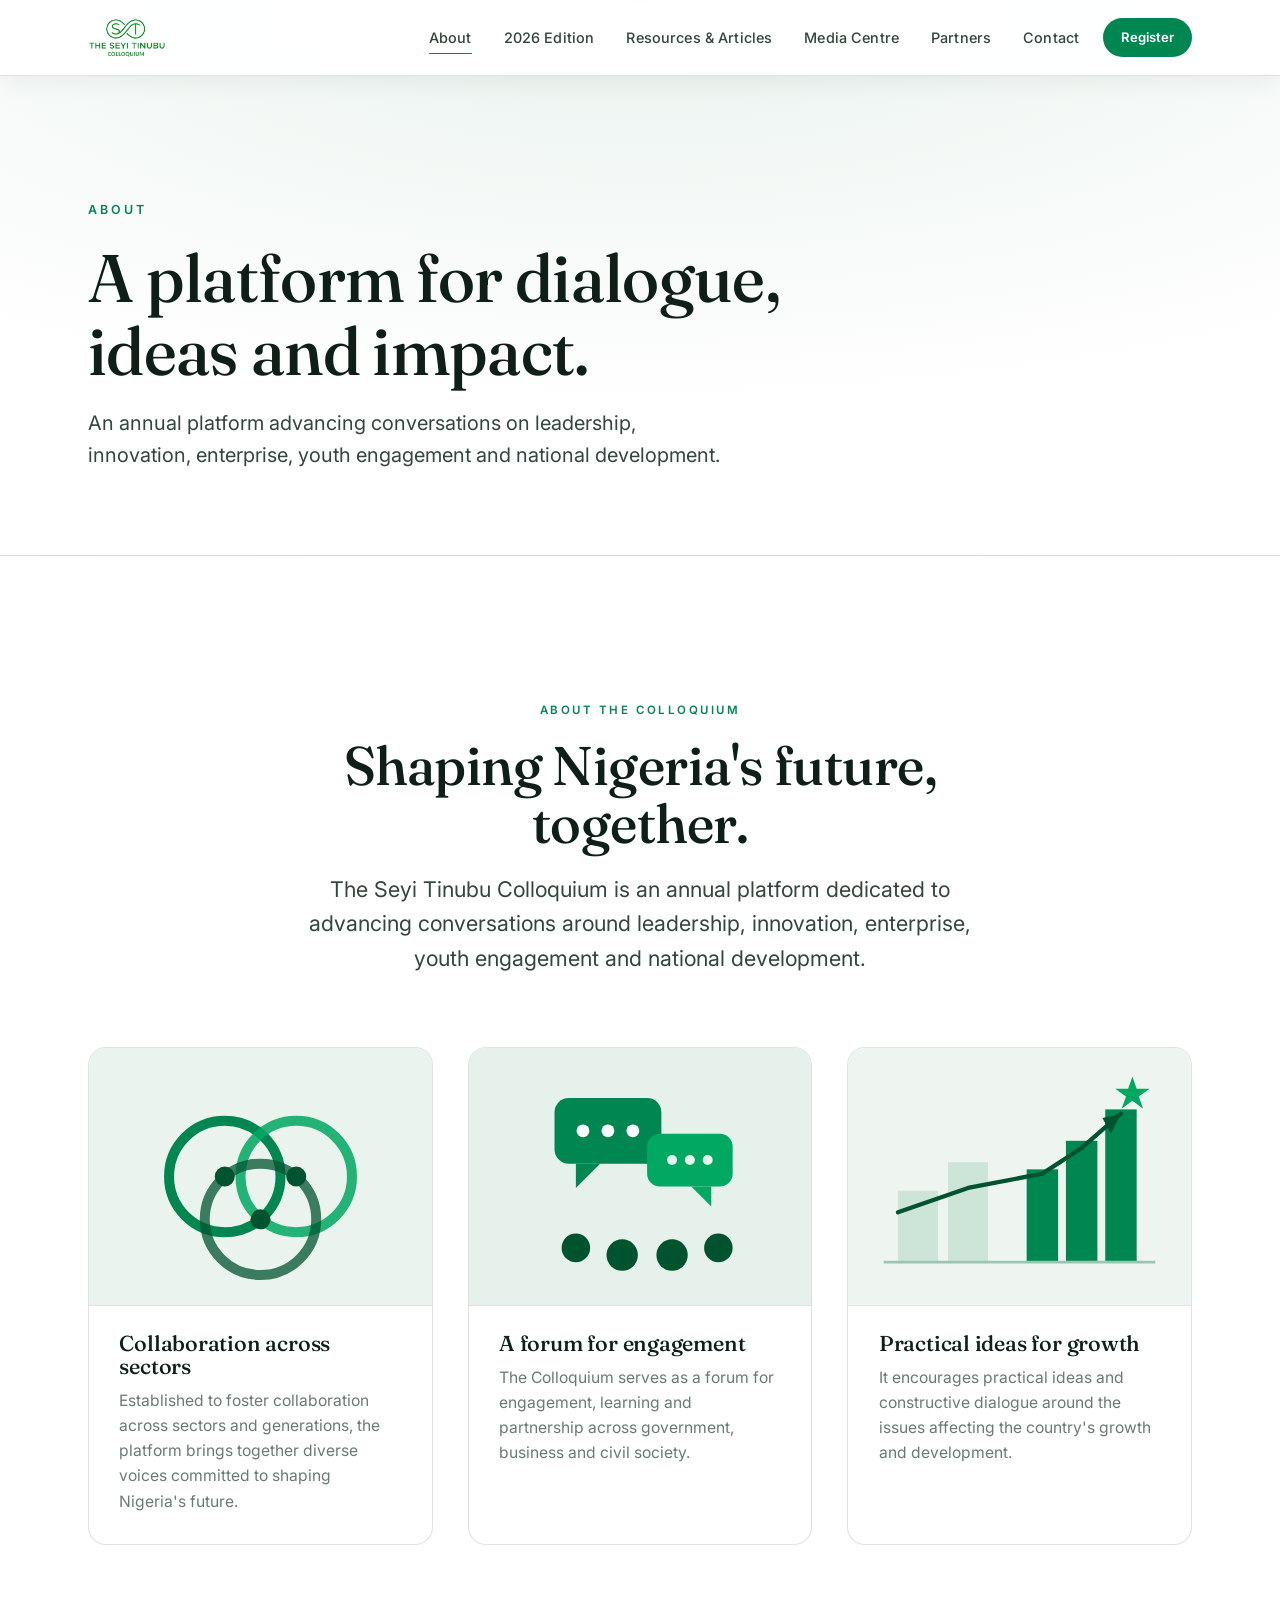
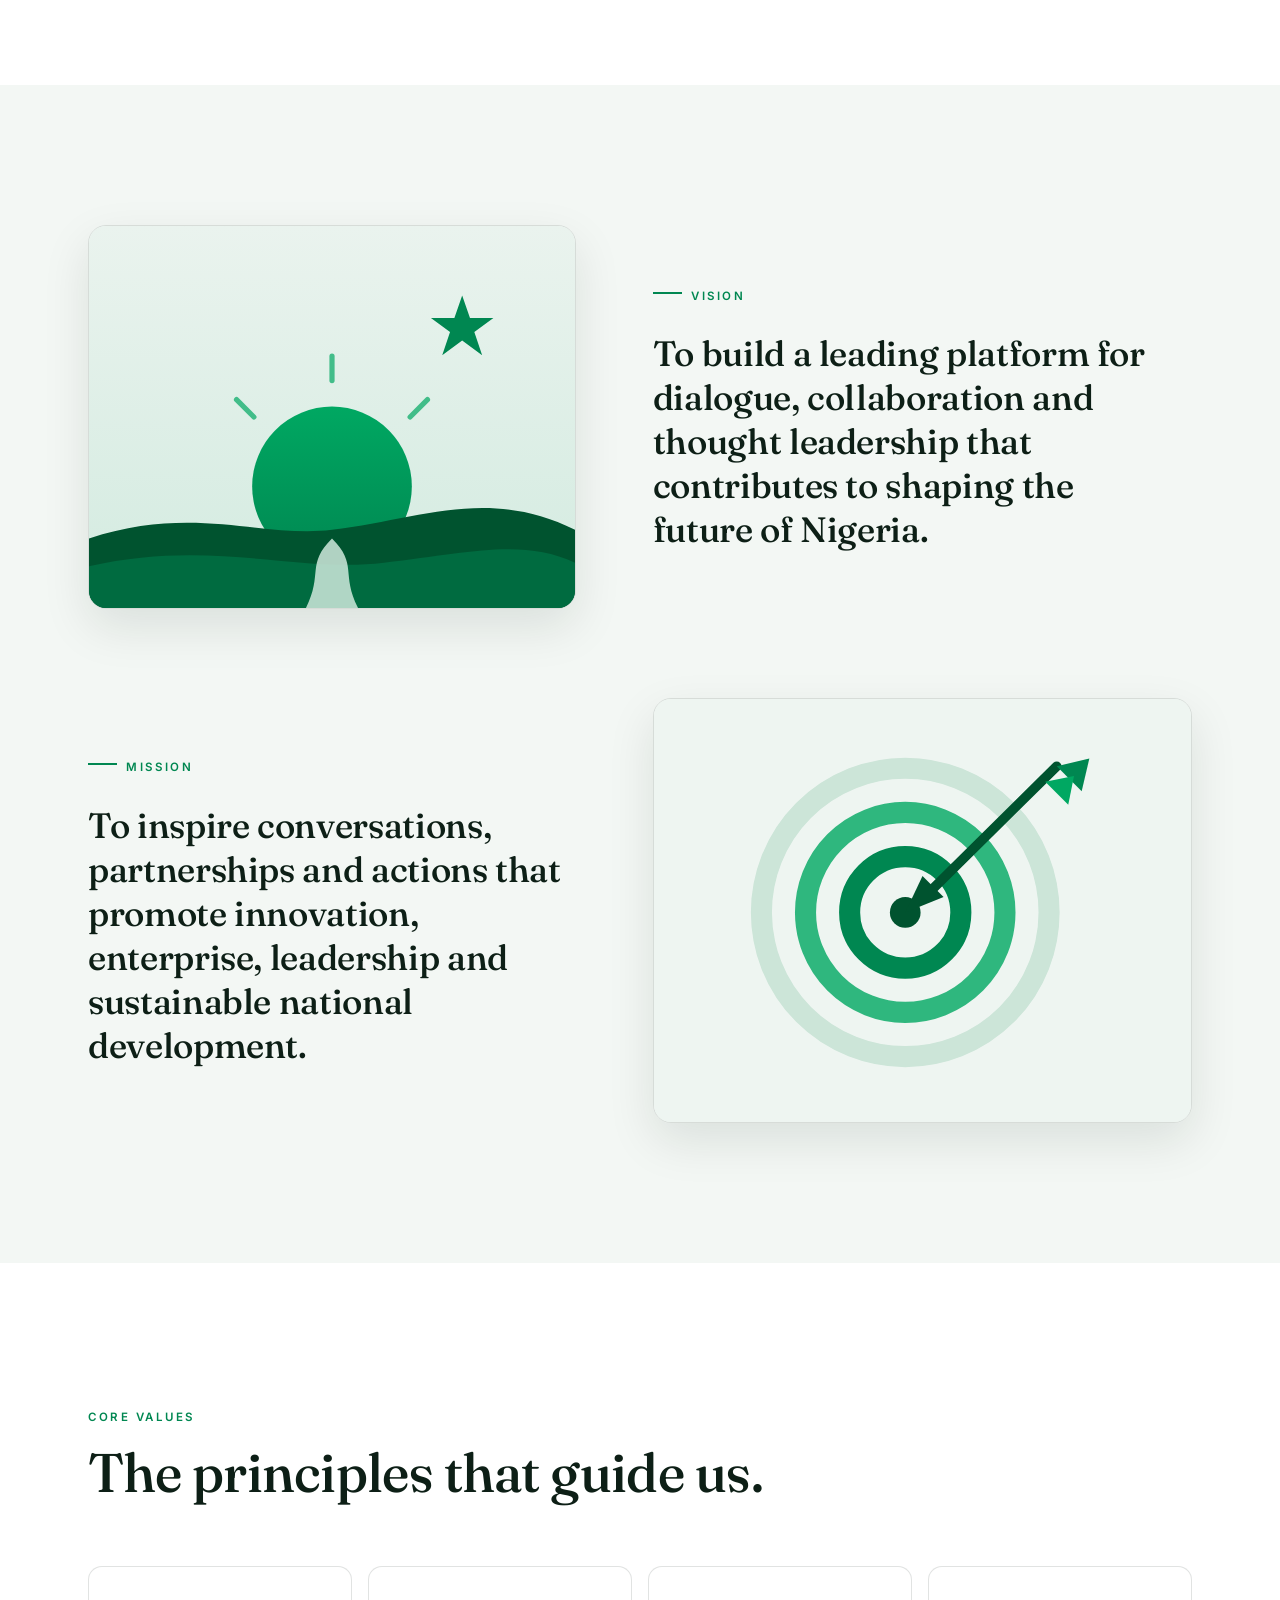
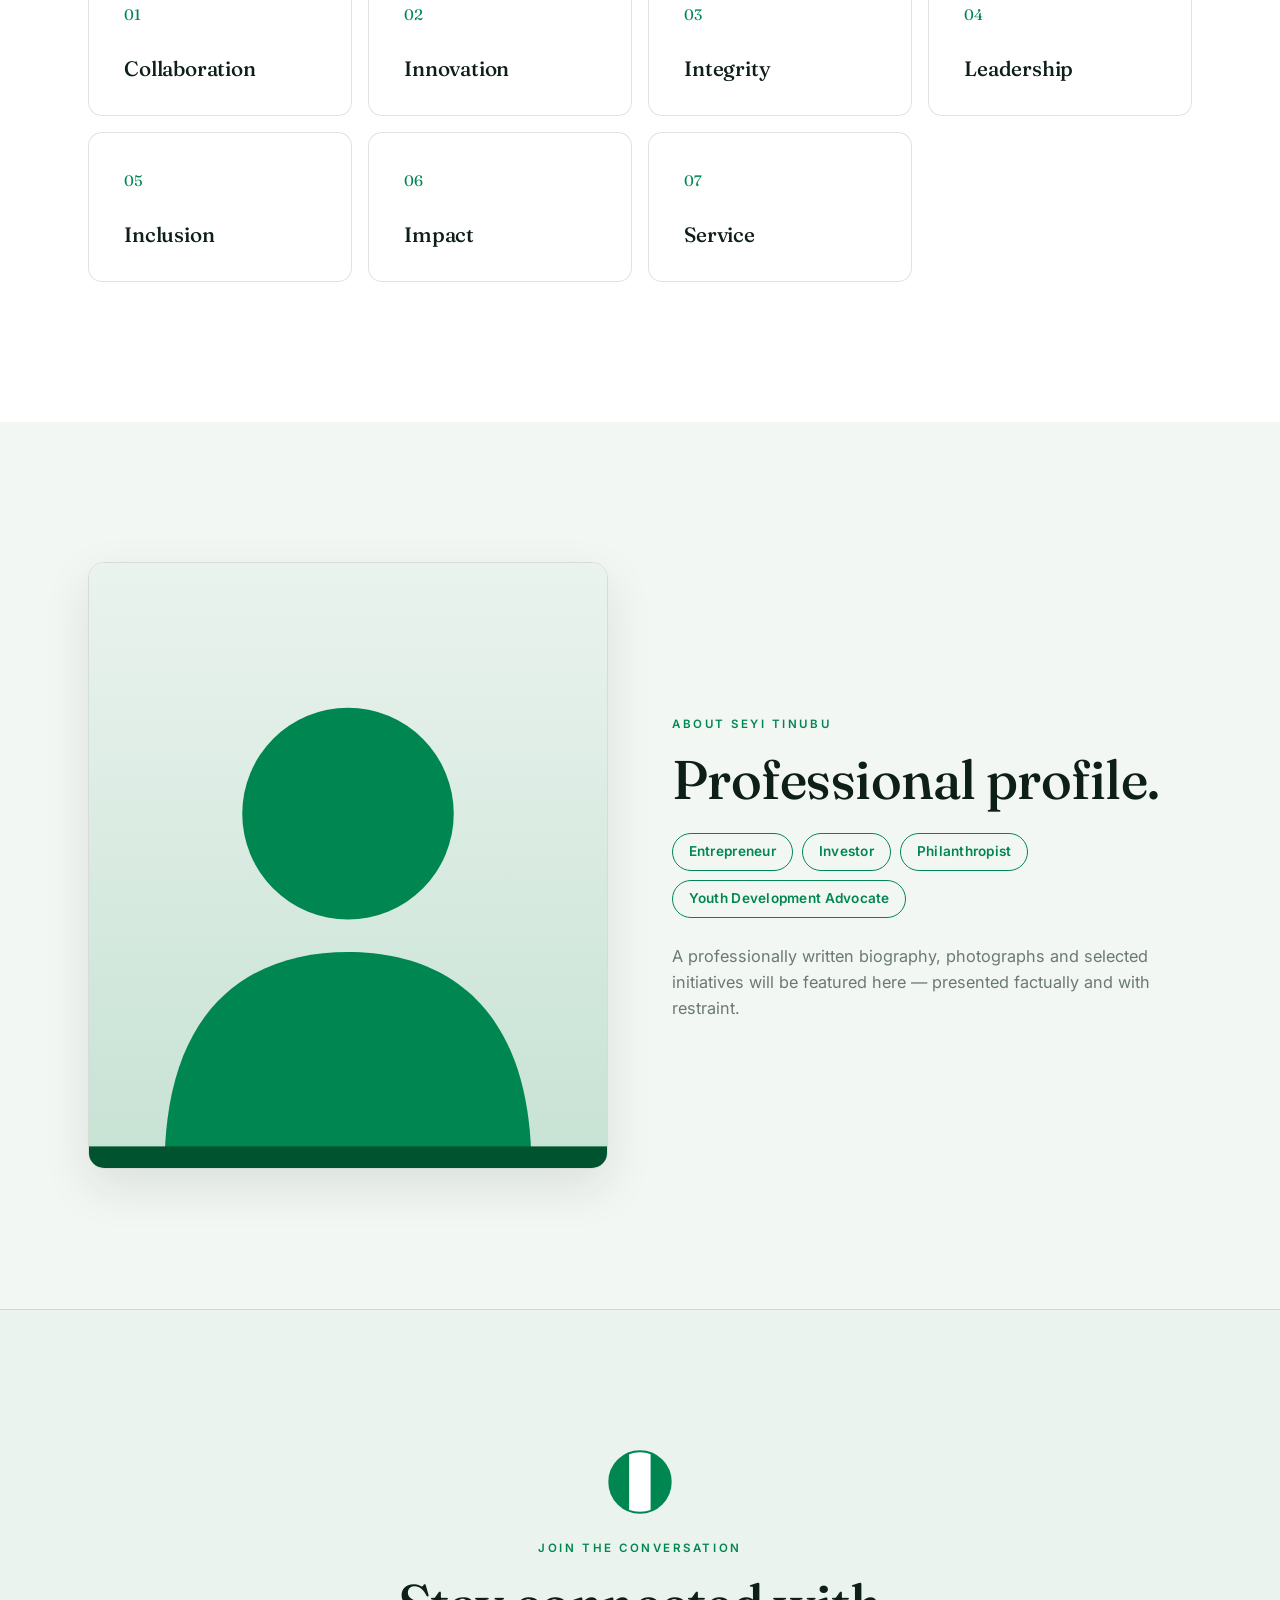
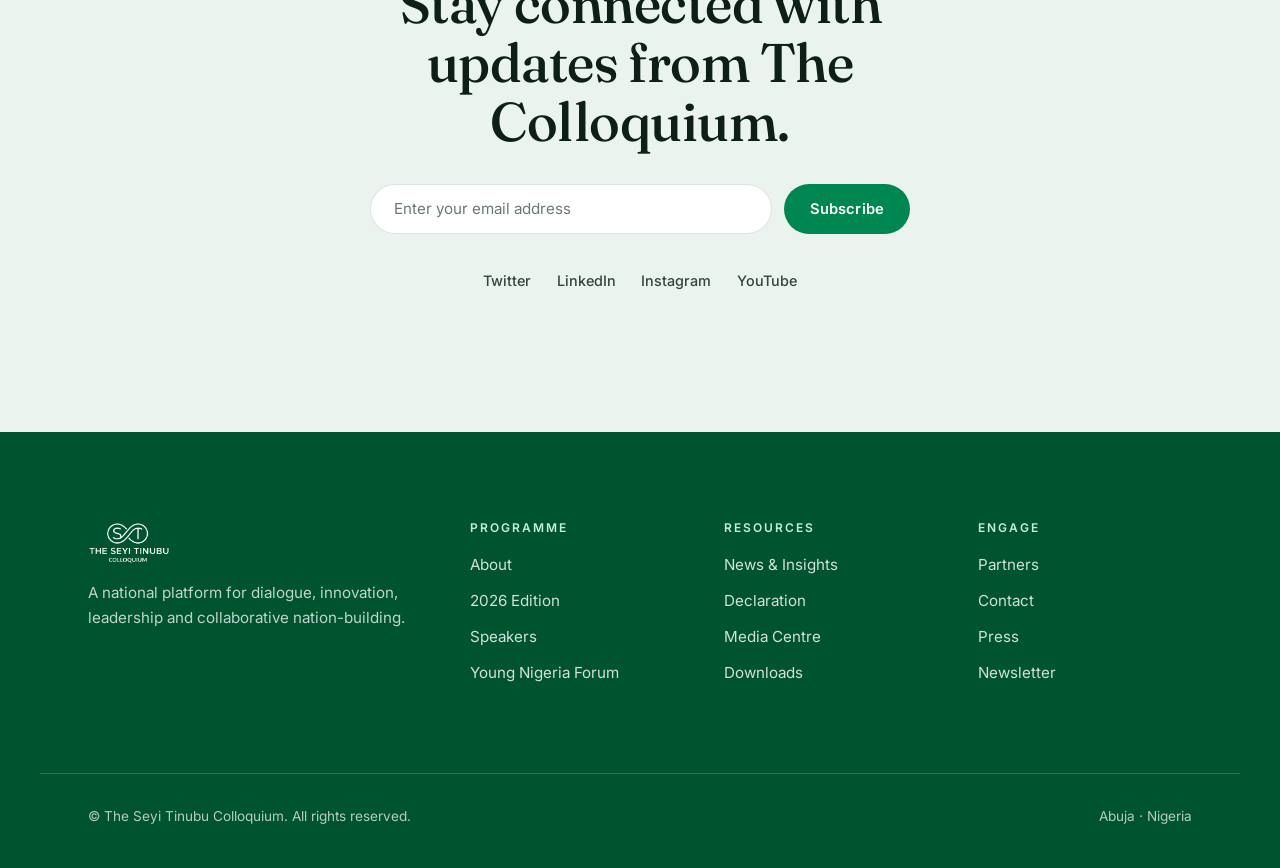
==== about.html @ de93c498 "first push" ====
<!DOCTYPE html>
<html lang="en">
<head>
  <meta charset="UTF-8" />
  <meta name="viewport" content="width=device-width, initial-scale=1.0" />
  <title>About — The Seyi Tinubu Colloquium</title>
  <meta name="description" content="About The Seyi Tinubu Colloquium — an annual platform for dialogue, innovation, leadership, enterprise and collaborative nation-building." />
  <link rel="preconnect" href="https://fonts.googleapis.com" />
  <link rel="preconnect" href="https://fonts.gstatic.com" crossorigin />
  <link href="https://fonts.googleapis.com/css2?family=Fraunces:opsz,wght@9..144,400;9..144,500;9..144,600;9..144,700&family=Inter:wght@300;400;500;600;700&display=swap" rel="stylesheet" />
  <link rel="stylesheet" href="styles.css" />
</head>
<body>

  <!-- ===== Header / Nav ===== -->
  <header class="site-header solid" id="siteHeader">
    <div class="container nav-inner">
      <a href="index.html" class="brand">
        <img class="brand-logo" src="assets/logo-trim.png" alt="The Seyi Tinubu Colloquium" />
      </a>

      <nav class="main-nav" id="mainNav">
        <a href="about.html" class="active">About</a>
        <a href="index.html#programme">2026 Edition</a>
        <a href="index.html#news">Resources &amp; Articles</a>
        <a href="index.html#">Media Centre</a>
        <a href="index.html#partners">Partners</a>
        <a href="index.html#register">Contact</a>
      </nav>

      <div class="nav-actions">
        <a href="index.html#register" class="btn btn-solid btn-sm">Register</a>
        <button class="nav-toggle" id="navToggle" aria-label="Toggle menu" aria-expanded="false">
          <span></span><span></span><span></span>
        </button>
      </div>
    </div>
  </header>

  <!-- ===== Page header ===== -->
  <section class="page-header">
    <div class="container">
      <p class="eyebrow reveal">About</p>
      <h1 class="page-title reveal">A platform for dialogue,<br />ideas and impact.</h1>
      <p class="page-lead reveal">An annual platform advancing conversations on leadership, innovation, enterprise, youth engagement and national development.</p>
    </div>
  </section>

  <!-- ===== About the Colloquium ===== -->
  <section class="section about-intro" id="about">
    <div class="container">
      <div class="about-intro-head reveal">
        <span class="kicker">About The Colloquium</span>
        <h2 class="section-title">Shaping Nigeria's future, together.</h2>
        <p class="about-lead">The Seyi Tinubu Colloquium is an annual platform dedicated to advancing conversations around leadership, innovation, enterprise, youth engagement and national development.</p>
      </div>

      <div class="about-cards">
        <article class="about-card reveal">
          <figure class="about-card-img"><img src="images/about-collaboration.svg" alt="Collaboration across sectors" loading="lazy" /></figure>
          <h3>Collaboration across sectors</h3>
          <p>Established to foster collaboration across sectors and generations, the platform brings together diverse voices committed to shaping Nigeria's future.</p>
        </article>
        <article class="about-card reveal">
          <figure class="about-card-img"><img src="images/about-engagement.svg" alt="Engagement, learning and partnership" loading="lazy" /></figure>
          <h3>A forum for engagement</h3>
          <p>The Colloquium serves as a forum for engagement, learning and partnership across government, business and civil society.</p>
        </article>
        <article class="about-card reveal">
          <figure class="about-card-img"><img src="images/about-growth.svg" alt="National growth and development" loading="lazy" /></figure>
          <h3>Practical ideas for growth</h3>
          <p>It encourages practical ideas and constructive dialogue around the issues affecting the country's growth and development.</p>
        </article>
      </div>
    </div>
  </section>

  <!-- ===== Vision & Mission ===== -->
  <section class="section vm">
    <div class="container">
      <div class="vm-split reveal">
        <figure class="vm-media"><img src="images/vision.svg" alt="Our vision" loading="lazy" /></figure>
        <div class="vm-text">
          <span class="kicker">Vision</span>
          <p class="vm-statement">To build a leading platform for dialogue, collaboration and thought leadership that contributes to shaping the future of Nigeria.</p>
        </div>
      </div>

      <div class="vm-split vm-split--rev reveal">
        <figure class="vm-media"><img src="images/mission.svg" alt="Our mission" loading="lazy" /></figure>
        <div class="vm-text">
          <span class="kicker">Mission</span>
          <p class="vm-statement">To inspire conversations, partnerships and actions that promote innovation, enterprise, leadership and sustainable national development.</p>
        </div>
      </div>
    </div>
  </section>

  <!-- ===== Core Values ===== -->
  <section class="section values">
    <div class="container">
      <div class="section-head reveal">
        <span class="kicker">Core Values</span>
        <h2 class="section-title">The principles that guide us.</h2>
      </div>
      <div class="value-grid">
        <div class="value-card reveal"><span class="value-num">01</span><h3>Collaboration</h3></div>
        <div class="value-card reveal"><span class="value-num">02</span><h3>Innovation</h3></div>
        <div class="value-card reveal"><span class="value-num">03</span><h3>Integrity</h3></div>
        <div class="value-card reveal"><span class="value-num">04</span><h3>Leadership</h3></div>
        <div class="value-card reveal"><span class="value-num">05</span><h3>Inclusion</h3></div>
        <div class="value-card reveal"><span class="value-num">06</span><h3>Impact</h3></div>
        <div class="value-card reveal"><span class="value-num">07</span><h3>Service</h3></div>
      </div>
    </div>
  </section>

  <!-- ===== About Seyi Tinubu ===== -->
  <section class="section profile" id="profile">
    <div class="container grid-2 grid-2--align">
      <figure class="section-media reveal">
        <img src="images/profile-seyi.svg" alt="Portrait of Seyi Tinubu — photograph to be added" loading="lazy" />
      </figure>
      <div class="profile-body reveal">
        <span class="kicker">About Seyi Tinubu</span>
        <h2 class="section-title">Professional profile.</h2>
        <div class="profile-tags">
          <span>Entrepreneur</span>
          <span>Investor</span>
          <span>Philanthropist</span>
          <span>Youth Development Advocate</span>
        </div>
        <p class="bio-note">A professionally written biography, photographs and selected initiatives will be featured here — presented factually and with restraint.</p>
      </div>
    </div>
  </section>

  <!-- ===== CTA ===== -->
  <section class="section subscribe" id="register">
    <div class="container subscribe-inner reveal">
      <figure class="subscribe-flag"><img src="images/subscribe-flag.svg" alt="Nigeria" /></figure>
      <span class="kicker">Join the Conversation</span>
      <h2 class="section-title">Stay connected with updates from The Colloquium.</h2>
      <form class="subscribe-form" id="subscribeForm">
        <input type="email" name="email" placeholder="Enter your email address" required />
        <button type="submit" class="btn btn-solid">Subscribe</button>
      </form>
      <p class="form-note" id="formNote" hidden>Thanks — you're on the list.</p>
      <div class="social-row">
        <a href="#">Twitter</a>
        <a href="#">LinkedIn</a>
        <a href="#">Instagram</a>
        <a href="#">YouTube</a>
      </div>
    </div>
  </section>

  <!-- ===== Footer ===== -->
  <footer class="site-footer">
    <div class="container footer-grid">
      <div class="footer-brand">
        <a href="index.html" class="brand">
          <img class="brand-logo" src="assets/logo-trim.png" alt="The Seyi Tinubu Colloquium" />
        </a>
        <p>A national platform for dialogue, innovation, leadership and collaborative nation-building.</p>
      </div>

      <div class="footer-col">
        <h5>Programme</h5>
        <ul>
          <li><a href="about.html">About</a></li>
          <li><a href="index.html#programme">2026 Edition</a></li>
          <li><a href="index.html#speakers">Speakers</a></li>
          <li><a href="index.html#forum">Young Nigeria Forum</a></li>
        </ul>
      </div>

      <div class="footer-col">
        <h5>Resources</h5>
        <ul>
          <li><a href="index.html#news">News &amp; Insights</a></li>
          <li><a href="index.html#">Declaration</a></li>
          <li><a href="index.html#">Media Centre</a></li>
          <li><a href="index.html#">Downloads</a></li>
        </ul>
      </div>

      <div class="footer-col">
        <h5>Engage</h5>
        <ul>
          <li><a href="index.html#partners">Partners</a></li>
          <li><a href="index.html#register">Contact</a></li>
          <li><a href="index.html#">Press</a></li>
          <li><a href="index.html#register">Newsletter</a></li>
        </ul>
      </div>
    </div>
    <div class="container footer-bottom">
      <span>© The Seyi Tinubu Colloquium. All rights reserved.</span>
      <span>Abuja · Nigeria</span>
    </div>
  </footer>

  <script src="script.js"></script>
</body>
</html>
---- styles.css ----
/* ============================================================
   The Seyi Tinubu Colloquium — styles (White + Nigeria Green)
   ============================================================ */

:root {
  --bg: #ffffff;
  --bg-soft: #f3f7f4;
  --surface: #ffffff;
  --ink: #0d1f16;
  --ink-soft: #34453b;
  --muted: #6b7a70;
  --line: rgba(13, 31, 22, 0.12);
  --green: #008751;          /* Nigeria green */
  --green-bright: #00a862;
  --green-deep: #00532f;
  --green-tint: #eaf3ee;
  --maxw: 1200px;
  --ease: cubic-bezier(0.22, 1, 0.36, 1);
}

* { margin: 0; padding: 0; box-sizing: border-box; }

html { scroll-behavior: smooth; }

body {
  font-family: 'Inter', system-ui, sans-serif;
  background: var(--bg);
  color: var(--ink);
  line-height: 1.6;
  -webkit-font-smoothing: antialiased;
  overflow-x: hidden;
}

img { max-width: 100%; display: block; }

.container {
  width: 100%;
  max-width: var(--maxw);
  margin: 0 auto;
  padding: 0 clamp(20px, 5vw, 48px);
}

h1, h2, h3, h4, h5 {
  font-family: 'Fraunces', Georgia, serif;
  font-weight: 500;
  line-height: 1.08;
  letter-spacing: -0.01em;
  color: var(--ink);
}

.section {
  padding: clamp(72px, 11vw, 140px) 0;
  position: relative;
}

.section-title {
  font-size: clamp(2rem, 4.4vw, 3.4rem);
  color: var(--ink);
}

.kicker {
  display: inline-block;
  font-family: 'Inter', sans-serif;
  font-size: 0.72rem;
  font-weight: 600;
  letter-spacing: 0.22em;
  text-transform: uppercase;
  color: var(--green);
  margin-bottom: 1.1rem;
}
.kicker--light { color: #bff0d6; }

.muted { color: var(--muted); }
.lead-narrow { max-width: 640px; margin-top: 1rem; }

/* ---------- Buttons ---------- */
.btn {
  display: inline-flex;
  align-items: center;
  gap: 0.55em;
  font-family: 'Inter', sans-serif;
  font-size: 0.92rem;
  font-weight: 600;
  letter-spacing: 0.01em;
  padding: 0.95em 1.7em;
  border-radius: 100px;
  text-decoration: none;
  border: 1px solid transparent;
  cursor: pointer;
  transition: transform 0.3s var(--ease), background 0.3s var(--ease), color 0.3s var(--ease), border-color 0.3s var(--ease);
}
.btn-sm { padding: 0.6em 1.25em; font-size: 0.82rem; }
.btn-solid { background: var(--green); color: #ffffff; }
.btn-solid:hover { background: var(--green-deep); transform: translateY(-2px); }
.btn-ghost { background: transparent; color: #ffffff; border-color: rgba(255,255,255,0.55); }
.btn-ghost:hover { border-color: #fff; background: rgba(255,255,255,0.12); }
.btn .arrow { transition: transform 0.3s var(--ease); }
.btn:hover .arrow { transform: translateX(4px); }

.text-link {
  display: inline-flex;
  align-items: center;
  color: var(--green);
  font-weight: 600;
  font-size: 0.95rem;
  text-decoration: none;
  letter-spacing: 0.01em;
  transition: color 0.25s var(--ease);
  white-space: nowrap;
}
.text-link:hover { color: var(--green-deep); }

/* ---------- Header ---------- */
.site-header {
  position: fixed;
  top: 0; left: 0; right: 0;
  z-index: 100;
  padding: 1.1rem 0;
  transition: background 0.4s var(--ease), padding 0.4s var(--ease), border-color 0.4s var(--ease), box-shadow 0.4s var(--ease);
  border-bottom: 1px solid transparent;
}
.site-header.scrolled {
  background: rgba(255, 255, 255, 0.9);
  backdrop-filter: blur(14px);
  -webkit-backdrop-filter: blur(14px);
  padding: 0.65rem 0;
  border-bottom-color: var(--line);
  box-shadow: 0 6px 24px rgba(13, 31, 22, 0.06);
}
.nav-inner { display: flex; align-items: center; justify-content: space-between; gap: 1.5rem; }

/* Over the hero video the brand/nav are light; once scrolled onto white they go dark */
.brand { display: flex; align-items: center; gap: 0.7rem; text-decoration: none; color: #ffffff; transition: color 0.4s var(--ease); }
.brand-mark {
  display: grid; place-items: center;
  width: 38px; height: 38px;
  border: 1px solid rgba(255,255,255,0.7);
  color: #ffffff;
  border-radius: 50%;
  font-family: 'Fraunces', serif;
  font-weight: 600;
  font-size: 0.95rem;
  letter-spacing: 0.02em;
  flex-shrink: 0;
  transition: color 0.4s var(--ease), border-color 0.4s var(--ease);
}
.brand-name { font-family: 'Fraunces', serif; font-size: 1.02rem; font-weight: 500; letter-spacing: 0.01em; }

/* Logo image */
.brand-logo { height: 46px; width: auto; display: block; transition: height 0.4s var(--ease), filter 0.4s var(--ease); }
/* Over the hero video the green logo is rendered white for contrast; on white it shows in brand green */
.site-header .brand-logo { filter: brightness(0) invert(1); }
.site-header.scrolled .brand-logo,
.site-header.solid .brand-logo { filter: none; height: 40px; }
/* Dark footer: render logo white */
.site-footer .brand-logo { height: 42px; filter: brightness(0) invert(1); }

.scrolled .brand { color: var(--ink); }
.scrolled .brand-mark { color: var(--green); border-color: var(--green); }

.main-nav { display: flex; gap: 2rem; margin-left: auto; }
.main-nav a {
  color: rgba(255,255,255,0.9);
  text-decoration: none;
  font-size: 0.9rem;
  font-weight: 500;
  letter-spacing: 0.01em;
  position: relative;
  transition: color 0.25s var(--ease);
}
.main-nav a::after {
  content: ''; position: absolute; left: 0; bottom: -5px;
  width: 0; height: 1px; background: var(--green);
  transition: width 0.3s var(--ease);
}
.main-nav a:hover { color: #fff; }
.main-nav a:hover::after { width: 100%; }
.scrolled .main-nav a { color: var(--ink-soft); }
.scrolled .main-nav a:hover { color: var(--green); }

.nav-actions { display: flex; align-items: center; gap: 1rem; }

.nav-toggle { display: none; background: none; border: none; cursor: pointer; flex-direction: column; gap: 5px; padding: 6px; }
.nav-toggle span { width: 24px; height: 2px; background: #ffffff; transition: transform 0.3s var(--ease), opacity 0.3s var(--ease), background 0.3s var(--ease); }
.scrolled .nav-toggle span { background: var(--ink); }
.nav-toggle.open span { background: var(--ink); }
.nav-toggle.open span:nth-child(1) { transform: translateY(7px) rotate(45deg); }
.nav-toggle.open span:nth-child(2) { opacity: 0; }
.nav-toggle.open span:nth-child(3) { transform: translateY(-7px) rotate(-45deg); }

/* ---------- Hero ---------- */
.hero {
  position: relative;
  min-height: 100vh;
  display: flex;
  flex-direction: column;
  justify-content: flex-end;
  padding-bottom: clamp(36px, 6vw, 70px);
  overflow: hidden;
  color: #ffffff;
}
.hero-media { position: absolute; inset: 0; z-index: 0; }
.hero-media iframe {
  position: absolute;
  top: 50%; left: 50%;
  width: 100vw; height: 56.25vw;          /* 16:9 */
  min-height: 100vh; min-width: 177.77vh;  /* cover */
  transform: translate(-50%, -50%);
  pointer-events: none;
  border: 0;
}
.hero-overlay {
  position: absolute; inset: 0; z-index: 1;
  background:
    linear-gradient(180deg, rgba(0,60,34,0.45) 0%, rgba(0,40,22,0.35) 35%, rgba(0,45,26,0.9) 100%),
    radial-gradient(120% 80% at 50% 0%, rgba(0,40,22,0.15), rgba(0,40,22,0.6));
}
.hero-content { position: relative; z-index: 2; max-width: 880px; margin-top:130px;}
.eyebrow {
  font-size: 0.78rem; font-weight: 600; letter-spacing: 0.24em; text-transform: uppercase;
  color: #bff0d6; margin-bottom: 1.4rem;
}
.hero-title {
  font-size: clamp(2.8rem, 8vw, 6rem);
  font-weight: 500;
  letter-spacing: -0.02em;
  margin-bottom: 1.6rem;
  color: #ffffff;
}
.hero-lead {
  font-size: clamp(1.05rem, 1.8vw, 1.3rem);
  color: rgba(255,255,255,0.92);
  max-width: 580px;
  margin-bottom: 2.2rem;
}
.hero-cta { display: flex; flex-wrap: wrap; gap: 1rem; }

.hero-meta {
  position: relative; z-index: 2;
  display: flex; gap: clamp(2rem, 6vw, 5rem);
  margin-top: clamp(2.5rem, 6vw, 4.5rem);
  padding-top: 1.6rem;
  border-top: 1px solid rgba(255,255,255,0.25);
}
.hero-meta-item { display: flex; flex-direction: column; gap: 0.3rem; }
.meta-label { font-size: 0.72rem; letter-spacing: 0.18em; text-transform: uppercase; color: rgba(255,255,255,0.7); }
.meta-value { font-family: 'Fraunces', serif; font-size: 1.05rem; color: #ffffff; }

/* ---------- Grid helpers ---------- */
.grid-2 {
  display: grid;
  grid-template-columns: 1fr 1fr;
  gap: clamp(2rem, 5vw, 5rem);
}
.grid-2--align { align-items: center; }

/* ---------- Media frames ---------- */
.section-media { margin: 0; }
.section-media img {
  width: 100%; height: auto; display: block;
  border-radius: 16px;
  border: 1px solid var(--line);
  box-shadow: 0 18px 48px rgba(13, 31, 22, 0.10);
}
.declaration .section-media img { border-color: rgba(255,255,255,0.4); box-shadow: 0 18px 48px rgba(0,0,0,0.18); }

.banner {
  margin: 0 0 clamp(2.2rem, 4vw, 3.2rem);
  border-radius: 16px;
  overflow: hidden;
  border: 1px solid var(--line);
}
.banner img { width: 100%; height: auto; display: block; }

.partners-flag {
  margin: 0 0 clamp(1.8rem, 3vw, 2.6rem);
  border-radius: 12px;
  overflow: hidden;
  box-shadow: 0 10px 30px rgba(13, 31, 22, 0.08);
}
.partners-flag img { width: 100%; height: auto; display: block; }

.subscribe-flag { width: 64px; margin: 0 auto 1.3rem; }
.subscribe-flag img { width: 100%; height: auto; display: block; }

/* ---------- About ---------- */
.about { background: var(--bg); }
.about-right p { color: var(--ink-soft); margin-bottom: 1.2rem; font-size: 1.05rem; }
.about-right .text-link { margin-top: 0.5rem; }

/* ---------- 2026 Edition ---------- */
.edition { background: var(--bg-soft); }
.edition-left p { margin: 1.4rem 0 1.6rem; font-size: 1.05rem; color: var(--ink-soft); }
.stat-grid { display: grid; grid-template-columns: 1fr 1fr; gap: 1px; background: var(--line); border: 1px solid var(--line); border-radius: 14px; overflow: hidden; }
.stat-grid--wide { grid-template-columns: repeat(4, 1fr); margin-top: clamp(2.2rem, 5vw, 4rem); }
.stat-card { background: var(--surface); padding: 1.6rem 1.5rem; display: flex; flex-direction: column; gap: 0.5rem; min-height: 130px; }
.stat-label { font-size: 0.72rem; letter-spacing: 0.16em; text-transform: uppercase; color: var(--green); }
.stat-value { font-family: 'Fraunces', serif; font-size: 1.25rem; color: var(--ink); line-height: 1.25; }

/* ---------- Section head ---------- */
.section-head { max-width: 760px; margin-bottom: clamp(2.5rem, 5vw, 4rem); }
.row-head { display: flex; align-items: flex-end; justify-content: space-between; gap: 2rem; max-width: 100%; }

/* ---------- Pillars ---------- */
.pillars { background: var(--bg); }
.pillar-grid { display: grid; grid-template-columns: repeat(3, 1fr); gap: 1px; background: var(--line); border: 1px solid var(--line); border-radius: 16px; overflow: hidden; }
.pillar {
  background: var(--surface);
  padding: clamp(1.8rem, 3vw, 2.6rem);
  min-height: 230px;
  display: flex; flex-direction: column;
  transition: background 0.4s var(--ease);
}
.pillar:hover { background: var(--green-tint); }
.pillar-num { font-family: 'Fraunces', serif; font-size: 1rem; color: var(--green); margin-bottom: auto; }
.pillar h3 { font-size: 1.3rem; margin: 1.6rem 0 0.7rem; color: var(--ink); }
.pillar p { color: var(--muted); font-size: 0.97rem; }

/* ---------- Speakers ---------- */
.speakers { background: var(--bg-soft); }
.speaker-grid { display: grid; grid-template-columns: repeat(4, 1fr); gap: 1.6rem; }
.speaker-card { display: flex; flex-direction: column; }
.speaker-photo {
  aspect-ratio: 3 / 4;
  border-radius: 12px;
  margin-bottom: 1.1rem;
  background: var(--green-tint);
  border: 1px solid var(--line);
  position: relative;
  overflow: hidden;
}
.speaker-photo img { width: 100%; height: 100%; object-fit: cover; display: block; }
.speaker-card h4 { font-size: 1.15rem; color: var(--ink); margin-bottom: 0.25rem; }
.speaker-role { font-size: 0.85rem; color: var(--green); letter-spacing: 0.04em; }

/* ---------- Forum ---------- */
.forum { background: var(--bg); }
.forum-left p { margin: 1.4rem 0 1.6rem; font-size: 1.05rem; color: var(--ink-soft); }
.forum-right { display: grid; grid-template-columns: 1fr 1fr; gap: 1.2rem; align-items: start; }
.forum-img {
  margin: 0;
  border-radius: 14px;
  aspect-ratio: 4 / 5;
  background: var(--green-tint);
  border: 1px solid var(--line);
  overflow: hidden;
}
.forum-img img { width: 100%; height: 100%; object-fit: cover; display: block; }
.forum-img--tall { aspect-ratio: 3 / 5; margin-top: 2.4rem; }

/* ---------- Declaration ---------- */
.declaration {
  background: linear-gradient(135deg, var(--green-deep), var(--green) 70%, var(--green-bright));
  color: #ffffff;
}
.declaration .section-title { color: #ffffff; }
.declaration-inner { max-width: 760px; }
.declaration-inner p { color: rgba(255,255,255,0.92); font-size: 1.1rem; margin: 1.3rem 0 2rem; }
.declaration .btn-solid { background: #ffffff; color: var(--green-deep); }
.declaration .btn-solid:hover { background: #eaf3ee; }

/* ---------- Partners ---------- */
.partners { background: var(--bg); padding-top: clamp(48px, 7vw, 80px); padding-bottom: clamp(48px, 7vw, 80px); }
.partner-row {
  display: flex; flex-wrap: wrap; align-items: center;
  gap: clamp(1.5rem, 5vw, 4rem);
  padding-top: 0.5rem;
}
.partner-row span {
  font-family: 'Fraunces', serif;
  font-size: clamp(1.05rem, 2vw, 1.45rem);
  color: var(--muted);
  transition: color 0.3s var(--ease);
}
.partner-row span:hover { color: var(--green); }

/* ---------- News ---------- */
.news { background: var(--bg-soft); }
.news-grid { display: grid; grid-template-columns: repeat(3, 1fr); gap: 2rem; }
.news-card .news-img {
  aspect-ratio: 16 / 10;
  border-radius: 12px;
  margin-bottom: 1.3rem;
  background: var(--green-tint);
  border: 1px solid var(--line);
  overflow: hidden;
  transition: transform 0.45s var(--ease);
}
.news-card .news-img img { width: 100%; height: 100%; object-fit: cover; display: block; }
.news-card:hover .news-img { transform: translateY(-4px); }
.tag {
  display: inline-block;
  font-size: 0.72rem; font-weight: 600; letter-spacing: 0.14em; text-transform: uppercase;
  color: var(--green); margin-bottom: 0.7rem;
}
.news-card h3 { font-size: 1.35rem; color: var(--ink); margin-bottom: 0.6rem; }
.news-card p { color: var(--muted); font-size: 0.97rem; }

/* ---------- Subscribe ---------- */
.subscribe {
  background: var(--green-tint);
  border-top: 1px solid var(--line);
  text-align: center;
}
.subscribe-inner { max-width: 720px; margin: 0 auto; }
.subscribe-form {
  display: flex; gap: 0.7rem; flex-wrap: wrap; justify-content: center;
  margin: 2rem auto 1rem; max-width: 540px;
}
.subscribe-form input {
  flex: 1; min-width: 240px;
  background: #ffffff;
  border: 1px solid var(--line);
  border-radius: 100px;
  padding: 0.95em 1.5em;
  color: var(--ink);
  font-family: inherit; font-size: 0.95rem;
  transition: border-color 0.3s var(--ease);
}
.subscribe-form input:focus { outline: none; border-color: var(--green); }
.subscribe-form input::placeholder { color: var(--muted); }
.form-note { color: var(--green-deep); font-weight: 600; font-size: 0.95rem; margin-top: 0.5rem; }
.social-row { display: flex; gap: 1.6rem; justify-content: center; margin-top: 2.2rem; }
.social-row a { color: var(--ink-soft); text-decoration: none; font-size: 0.9rem; font-weight: 500; transition: color 0.25s var(--ease); }
.social-row a:hover { color: var(--green); }

/* ---------- Footer ---------- */
.site-footer { background: var(--green-deep); color: #ffffff; padding: clamp(56px, 8vw, 90px) 0 2.5rem; }
.site-footer .brand { color: #ffffff; }
.site-footer .brand-mark { color: #ffffff; border-color: rgba(255,255,255,0.6); }
.footer-grid { display: grid; grid-template-columns: 1.6fr 1fr 1fr 1fr; gap: 2.5rem; }
.footer-brand p { color: rgba(255,255,255,0.75); font-size: 0.95rem; margin-top: 1.1rem; max-width: 320px; }
.footer-col h5 { font-family: 'Inter', sans-serif; font-size: 0.75rem; font-weight: 600; letter-spacing: 0.16em; text-transform: uppercase; color: #bff0d6; margin-bottom: 1.1rem; }
.footer-col ul { list-style: none; }
.footer-col li { margin-bottom: 0.65rem; }
.footer-col a { color: rgba(255,255,255,0.82); text-decoration: none; font-size: 0.95rem; transition: color 0.25s var(--ease); }
.footer-col a:hover { color: #ffffff; }
.footer-bottom {
  display: flex; justify-content: space-between; flex-wrap: wrap; gap: 1rem;
  margin-top: clamp(3rem, 6vw, 5rem); padding-top: 2rem;
  border-top: 1px solid rgba(255,255,255,0.18);
  color: rgba(255,255,255,0.7); font-size: 0.85rem;
}

/* ---------- Solid header (interior pages) ---------- */
.site-header.solid {
  background: rgba(255, 255, 255, 0.92);
  backdrop-filter: blur(14px);
  -webkit-backdrop-filter: blur(14px);
  border-bottom-color: var(--line);
  box-shadow: 0 6px 24px rgba(13, 31, 22, 0.06);
}
.site-header.solid .brand { color: var(--ink); }
.site-header.solid .brand-mark { color: var(--green); border-color: var(--green); }
.site-header.solid .main-nav a { color: var(--ink-soft); }
.site-header.solid .main-nav a:hover { color: var(--green); }
.site-header.solid .nav-toggle span { background: var(--ink); }
.main-nav a.active { color: var(--green); }
.main-nav a.active::after { width: 100%; }

/* ---------- Page header (interior pages) ---------- */
.page-header {
  background: radial-gradient(120% 100% at 50% 0%, var(--green-tint), var(--bg) 75%);
  padding: clamp(140px, 18vw, 200px) 0 clamp(50px, 7vw, 84px);
  border-bottom: 1px solid var(--line);
}
.page-header .eyebrow { color: var(--green); }
.page-title { font-size: clamp(2.4rem, 6vw, 4.2rem); color: var(--ink); margin-bottom: 1.2rem; }
.page-lead { color: var(--ink-soft); max-width: 640px; font-size: clamp(1.05rem, 1.8vw, 1.25rem); }

/* ---------- About The Colloquium (feature cards) ---------- */
.about-intro { background: var(--bg); }
.about-intro-head { max-width: 720px; margin: 0 auto clamp(3rem, 6vw, 4.5rem); text-align: center; }
.about-lead { color: var(--ink-soft); font-size: clamp(1.1rem, 2vw, 1.35rem); margin-top: 1.1rem; }
.about-cards { display: grid; grid-template-columns: repeat(3, 1fr); gap: clamp(1.4rem, 3vw, 2.2rem); }
.about-card {
  background: #ffffff;
  border: 1px solid var(--line);
  border-radius: 18px;
  overflow: hidden;
  display: flex; flex-direction: column;
  transition: transform 0.4s var(--ease), box-shadow 0.4s var(--ease);
}
.about-card:hover { transform: translateY(-5px); box-shadow: 0 22px 50px rgba(13, 31, 22, 0.10); }
.about-card-img { margin: 0; }
.about-card-img img { width: 100%; height: auto; display: block; border-bottom: 1px solid var(--line); }
.about-card h3 { font-size: 1.35rem; color: var(--ink); margin: 1.6rem clamp(1.4rem, 2.4vw, 1.9rem) 0.6rem; }
.about-card p { color: var(--muted); font-size: 0.98rem; margin: 0 clamp(1.4rem, 2.4vw, 1.9rem) clamp(1.6rem, 2.4vw, 1.9rem); }

/* ---------- Vision & Mission (split feature) ---------- */
.vm { background: var(--bg-soft); }
.vm-split {
  display: grid;
  grid-template-columns: 0.95fr 1.05fr;
  align-items: center;
  gap: clamp(2rem, 6vw, 5rem);
}
.vm-split + .vm-split { margin-top: clamp(3rem, 7vw, 6rem); }
.vm-split--rev .vm-media { order: 2; }
.vm-media { margin: 0; border-radius: 18px; overflow: hidden; border: 1px solid var(--line); box-shadow: 0 18px 48px rgba(13, 31, 22, 0.10); }
.vm-media img { width: 100%; height: auto; display: block; }
.vm-text { max-width: 520px; }
.vm-statement {
  font-family: 'Fraunces', Georgia, serif;
  font-size: clamp(1.5rem, 2.8vw, 2.2rem);
  font-weight: 500;
  line-height: 1.25;
  letter-spacing: -0.01em;
  color: var(--ink);
  margin-top: 0.6rem;
}
.vm-text .kicker { position: relative; padding-left: 2.4rem; }
.vm-text .kicker::before { content: ''; position: absolute; left: 0; top: 0.45em; width: 1.8rem; height: 2px; background: var(--green); }

/* ---------- Core Values ---------- */
.values { background: var(--bg); }
.value-grid { display: grid; grid-template-columns: repeat(4, 1fr); gap: 1rem; }
.value-card {
  background: #ffffff;
  border: 1px solid var(--line);
  border-radius: 14px;
  padding: clamp(1.6rem, 3vw, 2.2rem);
  min-height: 150px;
  display: flex; flex-direction: column;
  transition: background 0.4s var(--ease), transform 0.4s var(--ease);
}
.value-card:hover { background: var(--green-tint); transform: translateY(-3px); }
.value-num { font-family: 'Fraunces', serif; font-size: 0.95rem; color: var(--green); margin-bottom: auto; }
.value-card h3 { font-size: 1.3rem; margin-top: 1.4rem; color: var(--ink); }

/* ---------- Profile ---------- */
.profile { background: var(--bg-soft); }
.profile-tags { display: flex; flex-wrap: wrap; gap: 0.6rem; margin: 1.5rem 0 1.6rem; }
.profile-tags span {
  border: 1px solid var(--green);
  color: var(--green);
  border-radius: 100px;
  padding: 0.5em 1.15em;
  font-size: 0.85rem;
  font-weight: 600;
  letter-spacing: 0.02em;
}
.bio-note { color: var(--muted); max-width: 540px; font-size: 1.02rem; }

/* ---------- Reveal animation ---------- */
.reveal { opacity: 0; transform: translateY(28px); transition: opacity 0.8s var(--ease), transform 0.8s var(--ease); }
.reveal.in { opacity: 1; transform: none; }

@media (prefers-reduced-motion: reduce) {
  .reveal { opacity: 1; transform: none; transition: none; }
  html { scroll-behavior: auto; }
}

/* ---------- Responsive ---------- */
@media (max-width: 940px) {
  .main-nav {
    position: fixed; top: 0; right: 0;
    height: 100vh; width: min(80vw, 320px);
    background: #ffffff;
    flex-direction: column; justify-content: center;
    gap: 2rem; padding: 2rem;
    transform: translateX(100%);
    transition: transform 0.4s var(--ease);
    border-left: 1px solid var(--line);
    box-shadow: -20px 0 50px rgba(13,31,22,0.12);
  }
  .main-nav.open { transform: translateX(0); }
  .main-nav a { font-size: 1.2rem; color: var(--ink); }
  .main-nav a:hover { color: var(--green); }
  .nav-toggle { display: flex; z-index: 110; }
  .brand-name { font-size: 0.92rem; }

  .pillar-grid { grid-template-columns: repeat(2, 1fr); }
  .speaker-grid { grid-template-columns: repeat(2, 1fr); }
  .stat-grid--wide { grid-template-columns: repeat(2, 1fr); }
  .value-grid { grid-template-columns: repeat(2, 1fr); }
  .news-grid { grid-template-columns: 1fr; max-width: 520px; margin: 0 auto; }
  .footer-grid { grid-template-columns: 1fr 1fr; }
}

@media (max-width: 680px) {
  .grid-2 { grid-template-columns: 1fr; }
  .about-cards { grid-template-columns: 1fr; max-width: 460px; margin: 0 auto; }
  .vm-split { grid-template-columns: 1fr; gap: 1.6rem; }
  .vm-split--rev .vm-media { order: 0; }
  .row-head { flex-direction: column; align-items: flex-start; gap: 1.2rem; }
  .stat-grid { grid-template-columns: 1fr; }
  .pillar-grid { grid-template-columns: 1fr; }
  .speaker-grid { grid-template-columns: 1fr 1fr; gap: 1rem; }
  .footer-grid { grid-template-columns: 1fr 1fr; gap: 2rem; }
  .footer-brand { grid-column: 1 / -1; }
  .hero-meta { flex-direction: column; gap: 1.2rem; }
  .btn { width: 100%; justify-content: center; }
  .hero-cta { width: 100%; }
}
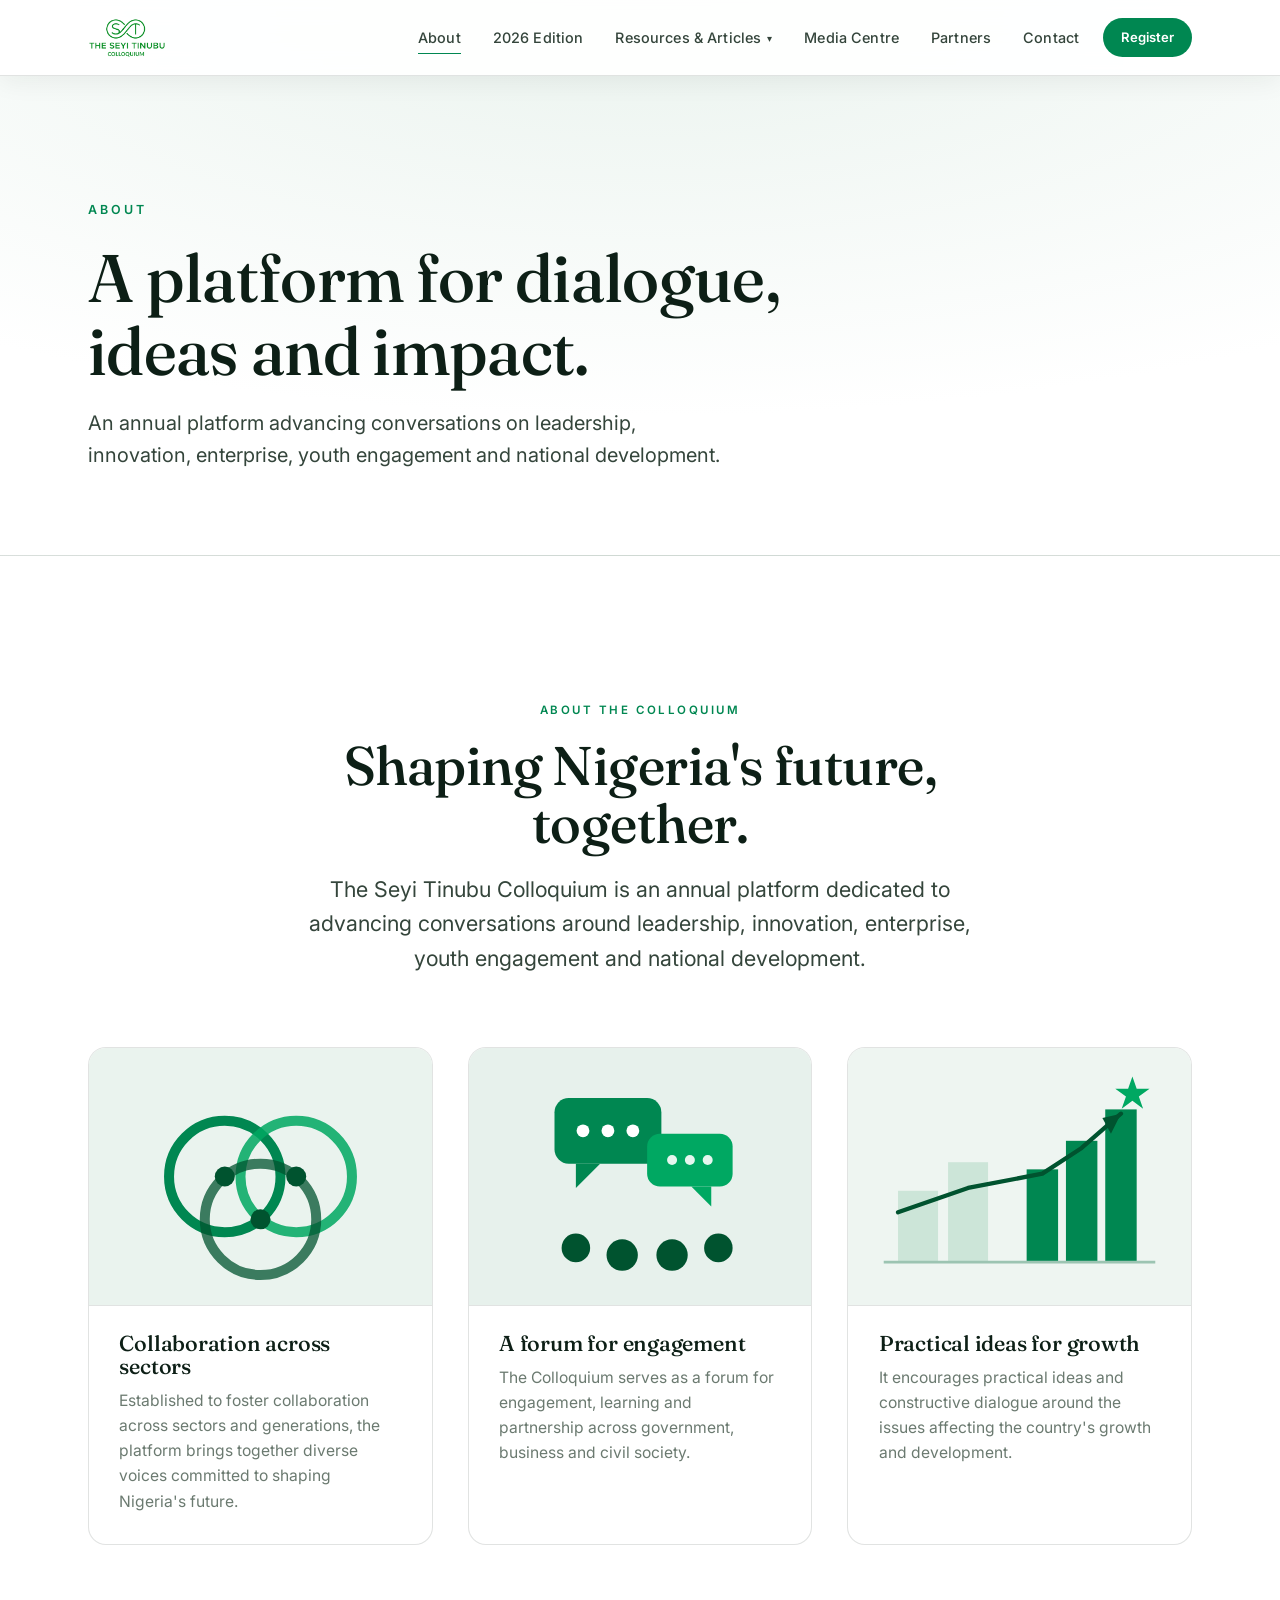
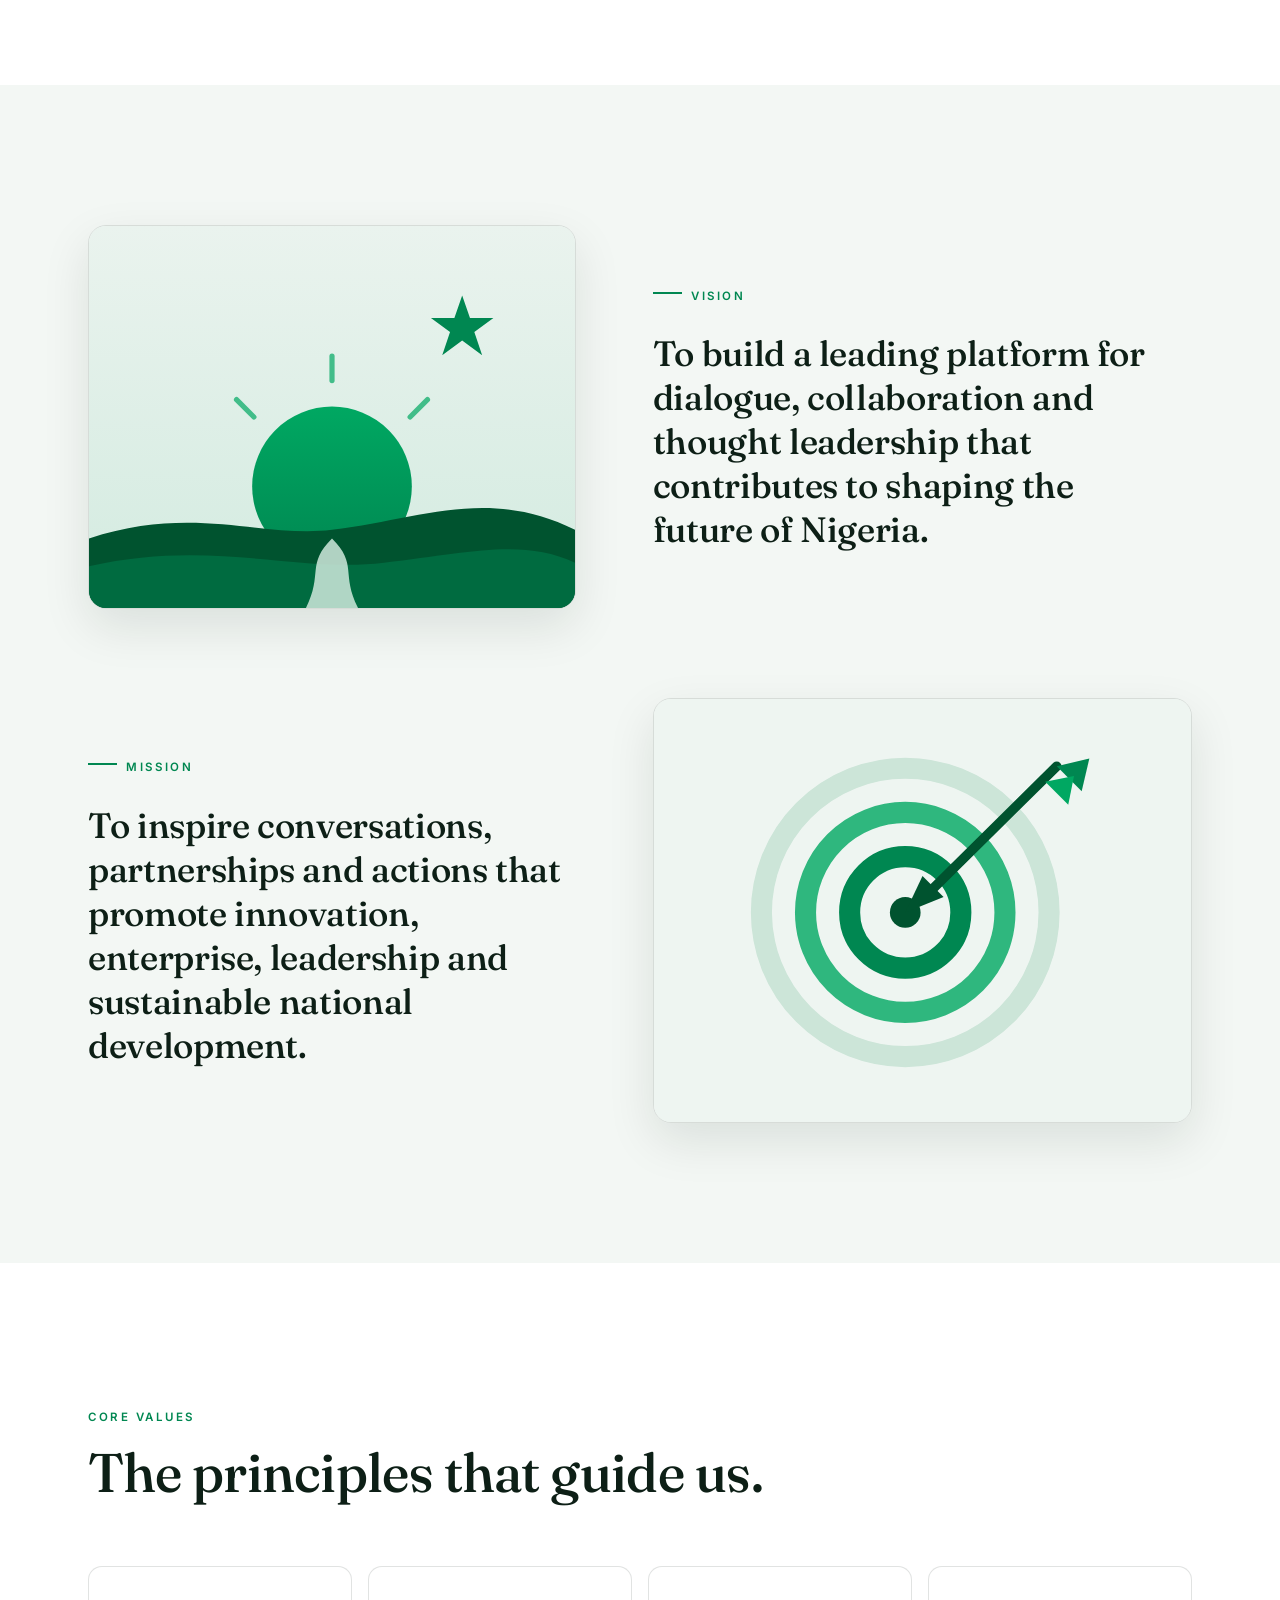
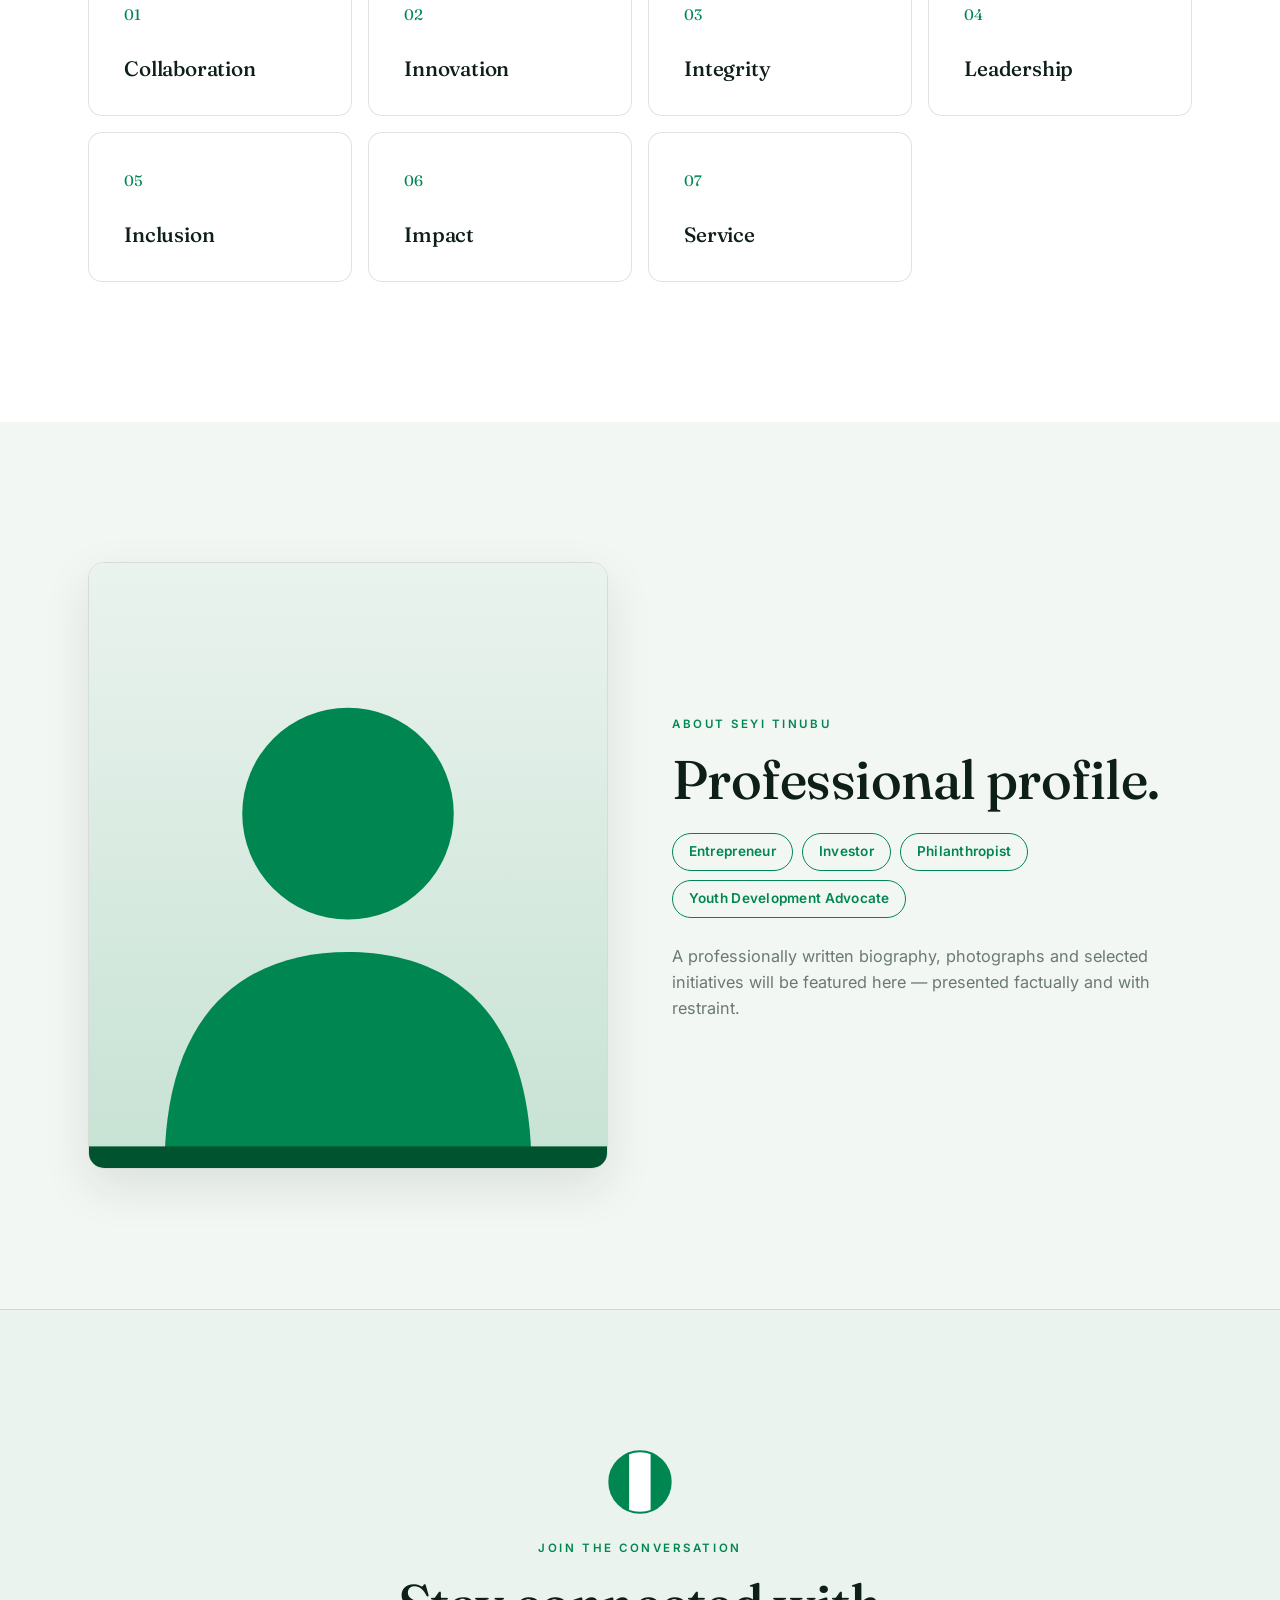
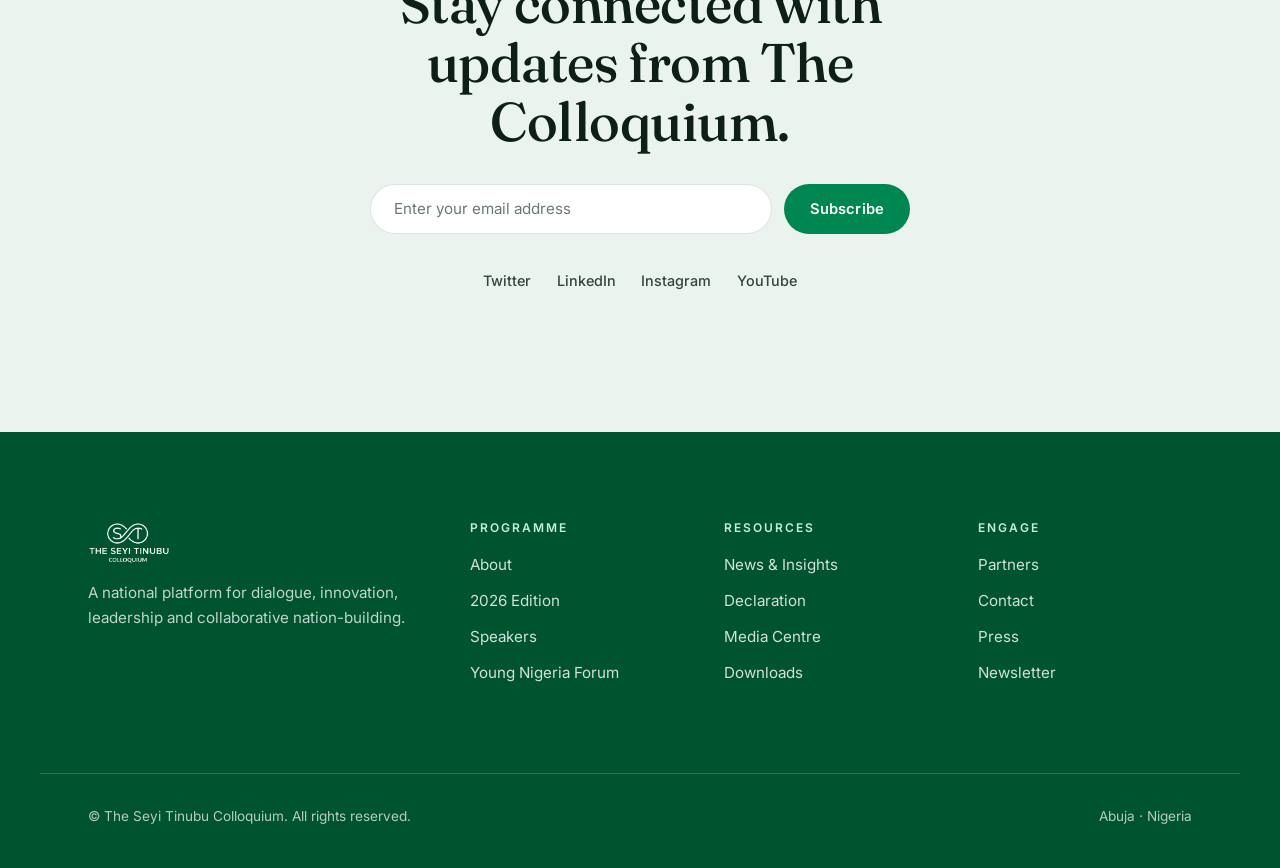
==== commit 1658d1b6: "sub menu" ====
--- a/about.html
+++ b/about.html
@@ -22,7 +22,14 @@
       <nav class="main-nav" id="mainNav">
         <a href="about.html" class="active">About</a>
         <a href="index.html#programme">2026 Edition</a>
-        <a href="index.html#news">Resources &amp; Articles</a>
+        <div class="nav-dd">
+          <button type="button" class="nav-dd-trigger" aria-expanded="false" aria-haspopup="true">Resources &amp; Articles <span class="dd-caret" aria-hidden="true">▾</span></button>
+          <div class="nav-dd-menu">
+            <a href="index.html#forum">Young Nigeria Forum</a>
+            <a href="index.html#declaration">Future Together Declaration</a>
+            <a href="index.html#news">Ideas For Nigeria</a>
+          </div>
+        </div>
         <a href="index.html#">Media Centre</a>
         <a href="index.html#partners">Partners</a>
         <a href="index.html#register">Contact</a>
@@ -36,6 +43,7 @@
       </div>
     </div>
   </header>
+  <div class="nav-backdrop" id="navBackdrop" aria-hidden="true"></div>
 
   <!-- ===== Page header ===== -->
   <section class="page-header">
--- a/styles.css
+++ b/styles.css
@@ -178,6 +178,59 @@
 .scrolled .main-nav a { color: var(--ink-soft); }
 .scrolled .main-nav a:hover { color: var(--green); }
 
+/* ---------- Nav dropdown (desktop) ---------- */
+.nav-dd { position: relative; display: inline-flex; align-items: center; }
+.nav-dd-trigger {
+  font-family: 'Inter', sans-serif;
+  font-size: 0.9rem; font-weight: 500; letter-spacing: 0.01em;
+  color: rgba(255, 255, 255, 0.9);
+  background: none; border: none; cursor: pointer;
+  display: inline-flex; align-items: center; gap: 0.4em;
+  padding: 0;
+  transition: color 0.25s var(--ease);
+}
+.dd-caret { font-size: 0.7em; transition: transform 0.3s var(--ease); }
+.nav-dd:hover .dd-caret, .nav-dd:focus-within .dd-caret { transform: rotate(180deg); }
+.nav-dd-trigger:hover { color: #fff; }
+.scrolled .main-nav .nav-dd-trigger,
+.site-header.solid .main-nav .nav-dd-trigger { color: var(--ink-soft); }
+.scrolled .main-nav .nav-dd-trigger:hover,
+.site-header.solid .main-nav .nav-dd-trigger:hover { color: var(--green); }
+
+.nav-dd-menu {
+  position: absolute; top: 100%; left: 50%;
+  transform: translateX(-50%) translateY(10px);
+  min-width: 252px;
+  background: #ffffff;
+  border: 1px solid var(--line);
+  border-radius: 14px;
+  box-shadow: 0 20px 50px rgba(13, 31, 22, 0.14);
+  padding: 0.55rem;
+  margin-top: 0.7rem;
+  opacity: 0; visibility: hidden; pointer-events: none;
+  transition: opacity 0.3s var(--ease), transform 0.3s var(--ease), visibility 0.3s var(--ease);
+  z-index: 120;
+}
+.nav-dd-menu::before {
+  content: ''; position: absolute; left: 0; right: 0; top: -0.9rem; height: 0.9rem;
+}
+.nav-dd:hover .nav-dd-menu, .nav-dd:focus-within .nav-dd-menu {
+  opacity: 1; visibility: visible; pointer-events: auto;
+  transform: translateX(-50%) translateY(0);
+}
+.nav-dd-menu a {
+  display: block;
+  font-family: 'Inter', sans-serif;
+  font-size: 0.92rem; font-weight: 500;
+  color: var(--ink-soft);
+  padding: 0.72em 0.95em;
+  border-radius: 9px;
+  white-space: nowrap;
+  transition: background 0.25s var(--ease), color 0.25s var(--ease);
+}
+.nav-dd-menu a::after { display: none; }
+.nav-dd-menu a:hover { background: var(--green-tint); color: var(--green); }
+
 .nav-actions { display: flex; align-items: center; gap: 1rem; }
 
 .nav-toggle { display: none; background: none; border: none; cursor: pointer; flex-direction: column; gap: 5px; padding: 6px; }
@@ -187,6 +240,18 @@
 .nav-toggle.open span:nth-child(1) { transform: translateY(7px) rotate(45deg); }
 .nav-toggle.open span:nth-child(2) { opacity: 0; }
 .nav-toggle.open span:nth-child(3) { transform: translateY(-7px) rotate(-45deg); }
+
+/* Mobile nav backdrop */
+.nav-backdrop {
+  position: fixed; inset: 0; z-index: 90;
+  background: rgba(13, 31, 22, 0.5);
+  backdrop-filter: blur(3px);
+  -webkit-backdrop-filter: blur(3px);
+  opacity: 0; visibility: hidden;
+  transition: opacity 0.4s var(--ease), visibility 0.4s var(--ease);
+  display: none;
+}
+body.nav-lock { overflow: hidden; }
 
 /* ---------- Hero ---------- */
 .hero {
@@ -215,7 +280,7 @@
     linear-gradient(180deg, rgba(0,60,34,0.45) 0%, rgba(0,40,22,0.35) 35%, rgba(0,45,26,0.9) 100%),
     radial-gradient(120% 80% at 50% 0%, rgba(0,40,22,0.15), rgba(0,40,22,0.6));
 }
-.hero-content { position: relative; z-index: 2; max-width: 880px; margin-top:130px;}
+.hero-content { position: relative; z-index: 2; max-width: 1300px; margin-top:150px;}
 .eyebrow {
   font-size: 0.78rem; font-weight: 600; letter-spacing: 0.24em; text-transform: uppercase;
   color: #bff0d6; margin-bottom: 1.4rem;
@@ -363,16 +428,30 @@
 .partners { background: var(--bg); padding-top: clamp(48px, 7vw, 80px); padding-bottom: clamp(48px, 7vw, 80px); }
 .partner-row {
   display: flex; flex-wrap: wrap; align-items: center;
-  gap: clamp(1.5rem, 5vw, 4rem);
+  gap: 0.9rem;
   padding-top: 0.5rem;
 }
 .partner-row span {
-  font-family: 'Fraunces', serif;
-  font-size: clamp(1.05rem, 2vw, 1.45rem);
-  color: var(--muted);
-  transition: color 0.3s var(--ease);
-}
-.partner-row span:hover { color: var(--green); }
+  display: inline-flex;
+  align-items: center;
+  font-family: 'Inter', sans-serif;
+  font-size: 0.95rem;
+  font-weight: 500;
+  letter-spacing: 0.01em;
+  color: var(--ink-soft);
+  background: transparent;
+  border: 1px solid var(--line);
+  border-radius: 100px;
+  padding: 0.7em 1.5em;
+  cursor: pointer;
+  transition: color 0.3s var(--ease), border-color 0.3s var(--ease), background 0.3s var(--ease), transform 0.3s var(--ease);
+}
+.partner-row span:hover {
+  color: var(--green);
+  border-color: var(--green);
+  background: var(--green-tint);
+  transform: translateY(-2px);
+}
 
 /* ---------- News ---------- */
 .news { background: var(--bg-soft); }
@@ -553,22 +632,103 @@
 
 /* ---------- Responsive ---------- */
 @media (max-width: 940px) {
+  .nav-backdrop { display: block; }
+  .nav-backdrop.show { opacity: 1; visibility: visible; }
+
   .main-nav {
     position: fixed; top: 0; right: 0;
-    height: 100vh; width: min(80vw, 320px);
+    height: 100dvh; width: min(86vw, 360px);
     background: #ffffff;
-    flex-direction: column; justify-content: center;
-    gap: 2rem; padding: 2rem;
+    flex-direction: column; justify-content: flex-start; align-items: stretch;
+    gap: 0; padding: 6.5rem 2rem 2.5rem;
     transform: translateX(100%);
-    transition: transform 0.4s var(--ease);
+    transition: transform 0.45s var(--ease);
     border-left: 1px solid var(--line);
-    box-shadow: -20px 0 50px rgba(13,31,22,0.12);
+    box-shadow: -24px 0 60px rgba(13, 31, 22, 0.20);
+    z-index: 100;
+    overflow-y: auto;
+  }
+  .main-nav::before {
+    content: 'Menu';
+    font-family: 'Inter', sans-serif;
+    font-size: 0.7rem; font-weight: 600;
+    letter-spacing: 0.22em; text-transform: uppercase;
+    color: var(--green);
+    margin-bottom: 0.6rem;
   }
   .main-nav.open { transform: translateX(0); }
-  .main-nav a { font-size: 1.2rem; color: var(--ink); }
-  .main-nav a:hover { color: var(--green); }
+
+  /* top-level items + dropdown trigger share the big style */
+  .main-nav > a, .main-nav .nav-dd-trigger {
+    font-family: 'Fraunces', serif;
+    font-size: 1.3rem; font-weight: 500;
+    color: var(--ink);
+    width: 100%;
+    padding: 1.05rem 0;
+    border-bottom: 1px solid var(--line);
+    letter-spacing: 0;
+    display: flex; align-items: center; justify-content: space-between;
+    gap: 0.5rem;
+  }
+  .main-nav > a::before { display: none; }
+  .main-nav > a::after {
+    content: '\2192';
+    position: static; width: auto; height: auto; background: none;
+    font-family: 'Inter', sans-serif; font-size: 1rem;
+    color: var(--green);
+    opacity: 0; transform: translateX(-6px);
+    transition: opacity 0.25s var(--ease), transform 0.25s var(--ease);
+  }
+  .main-nav > a:hover, .main-nav > a.active { color: var(--green); }
+  .main-nav > a:hover::after, .main-nav > a.active::after { opacity: 1; transform: none; }
+
+  /* dropdown becomes an accordion */
+  .nav-dd { display: block; width: 100%; position: static; }
+  .nav-dd-trigger { color: var(--ink); }
+  .nav-dd-trigger:hover { color: var(--green); }
+  .nav-dd .dd-caret { font-size: 0.85em; color: var(--green); }
+  .nav-dd:hover .dd-caret { transform: none; }
+  .nav-dd.expanded .dd-caret { transform: rotate(180deg); }
+  .nav-dd-menu {
+    position: static; min-width: 0;
+    background: transparent; border: none; border-radius: 0;
+    box-shadow: none; padding: 0; margin: 0;
+    opacity: 1; visibility: visible; pointer-events: auto;
+    transform: none;
+    max-height: 0; overflow: hidden;
+    transition: max-height 0.4s var(--ease);
+  }
+  .nav-dd-menu::before { display: none; }
+  .nav-dd:hover .nav-dd-menu, .nav-dd:focus-within .nav-dd-menu { transform: none; }
+  .nav-dd.expanded .nav-dd-menu { max-height: 340px; }
+  .nav-dd-menu a {
+    font-family: 'Inter', sans-serif;
+    font-size: 1rem; font-weight: 500;
+    color: var(--ink-soft);
+    display: block;
+    padding: 0.85rem 0 0.85rem 1.15rem;
+    margin-left: 0.15rem;
+    border-left: 2px solid var(--green);
+    border-bottom: 1px solid var(--line);
+    border-radius: 0;
+    white-space: normal;
+  }
+  .nav-dd-menu a:hover { background: transparent; color: var(--green); }
+
+  /* reveal + stagger across all top-level items */
+  .main-nav > a, .main-nav > .nav-dd {
+    opacity: 0; transform: translateX(16px);
+    transition: opacity 0.45s var(--ease), transform 0.45s var(--ease), color 0.25s var(--ease);
+  }
+  .main-nav.open > a, .main-nav.open > .nav-dd { opacity: 1; transform: none; }
+  .main-nav.open > *:nth-child(1) { transition-delay: 0.10s; }
+  .main-nav.open > *:nth-child(2) { transition-delay: 0.16s; }
+  .main-nav.open > *:nth-child(3) { transition-delay: 0.22s; }
+  .main-nav.open > *:nth-child(4) { transition-delay: 0.28s; }
+  .main-nav.open > *:nth-child(5) { transition-delay: 0.34s; }
+  .main-nav.open > *:nth-child(6) { transition-delay: 0.40s; }
+
   .nav-toggle { display: flex; z-index: 110; }
-  .brand-name { font-size: 0.92rem; }
 
   .pillar-grid { grid-template-columns: repeat(2, 1fr); }
   .speaker-grid { grid-template-columns: repeat(2, 1fr); }
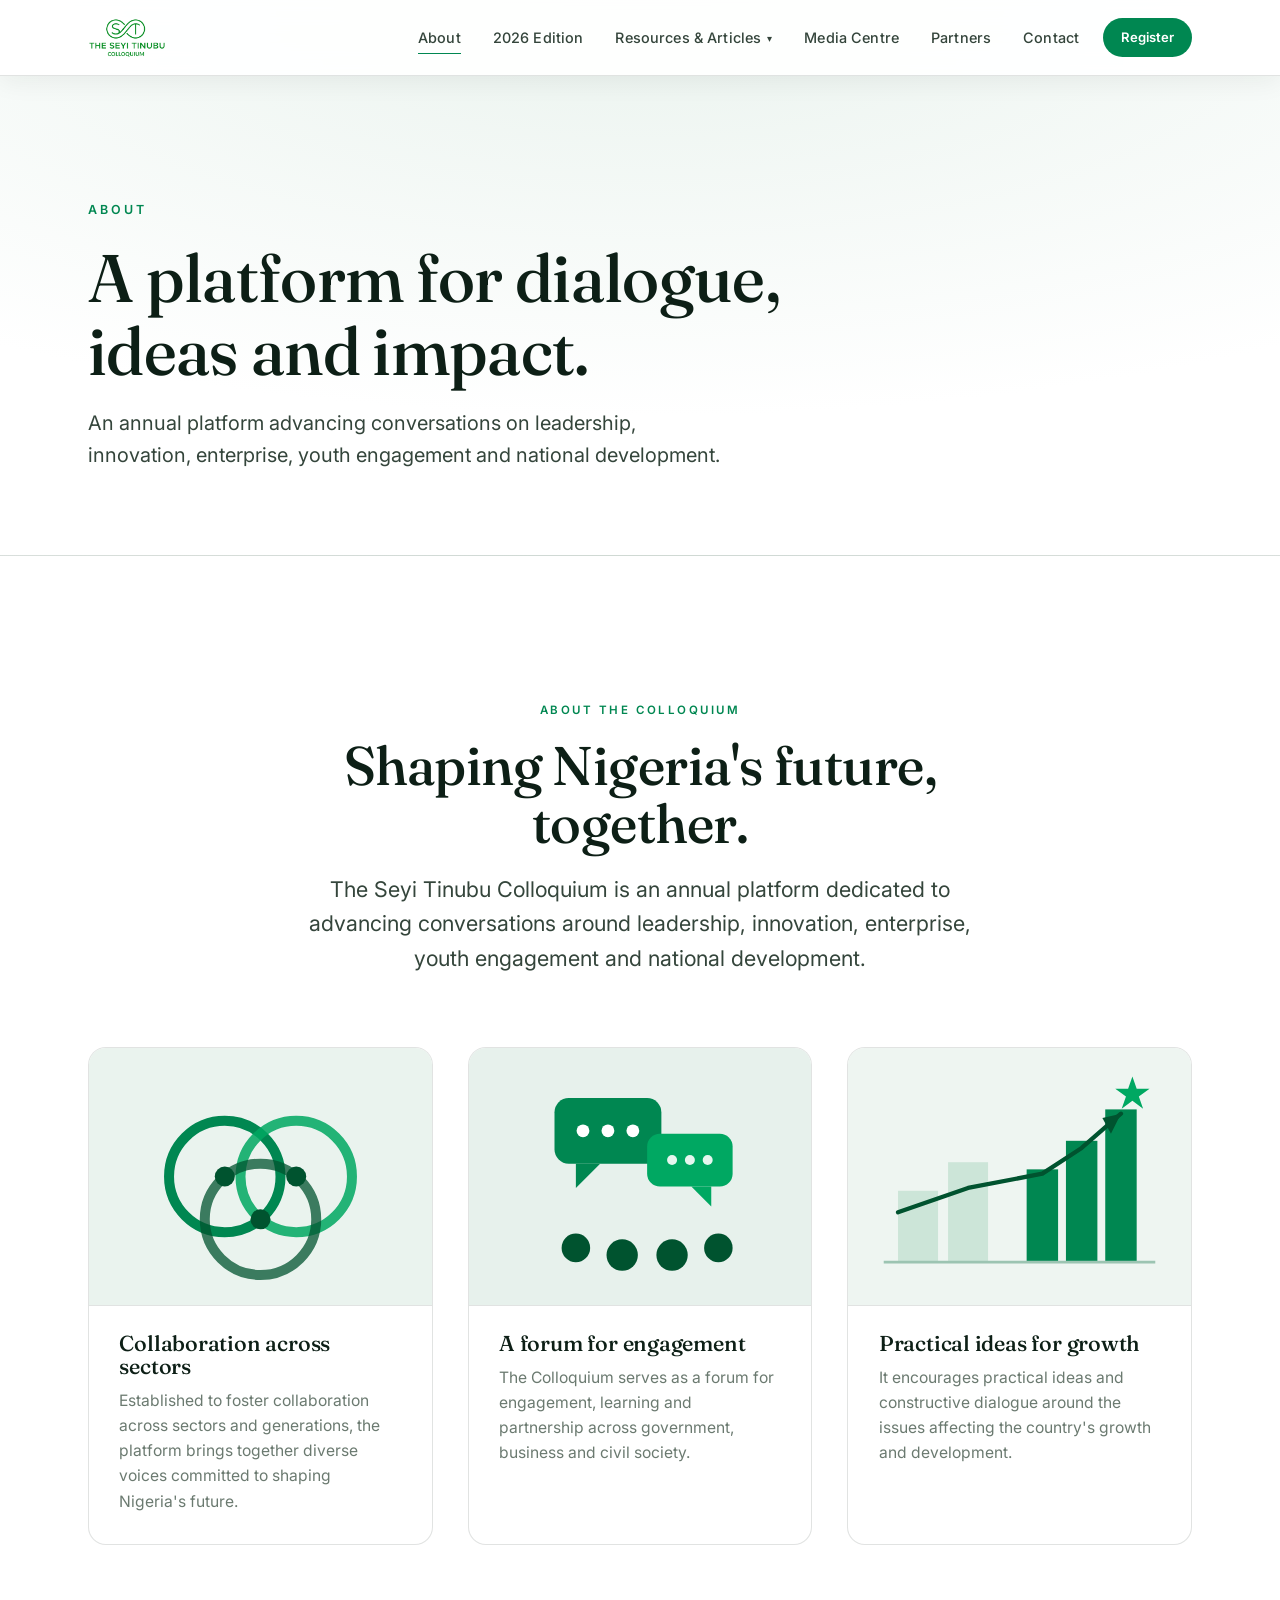
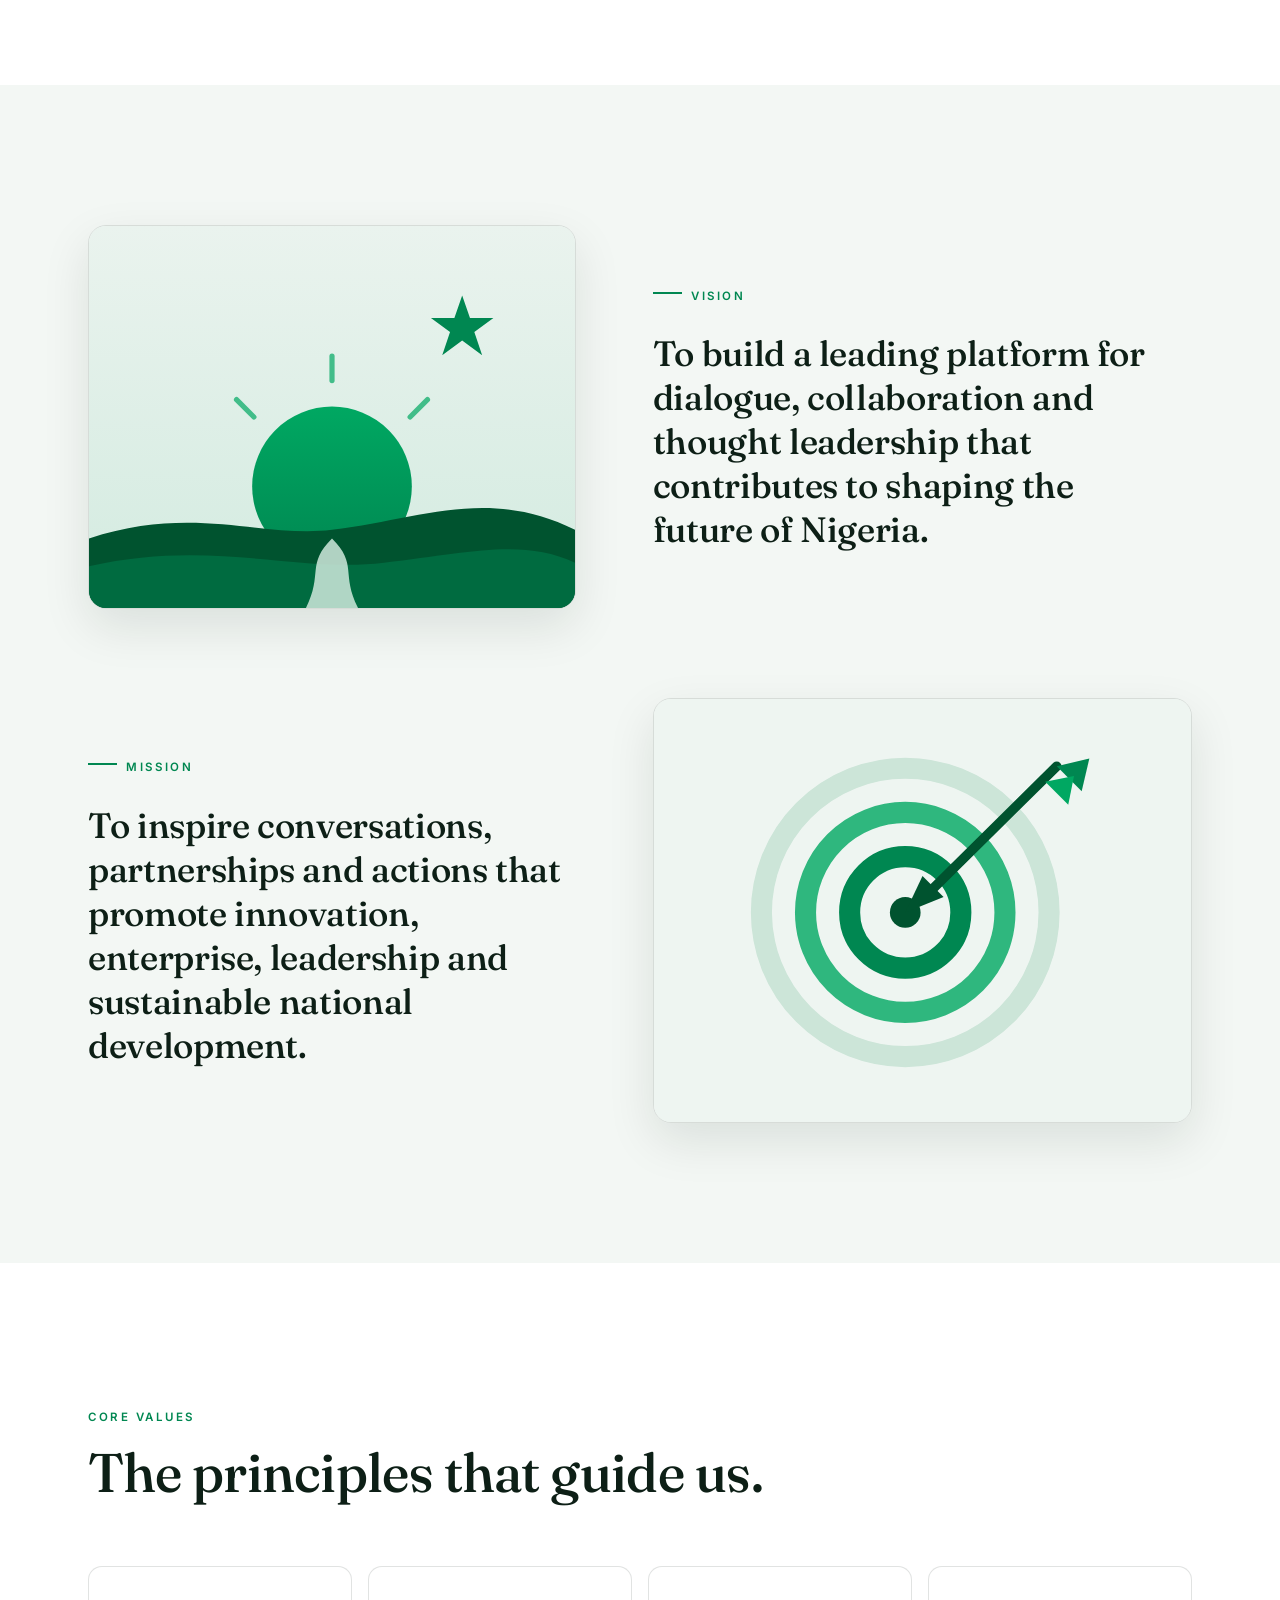
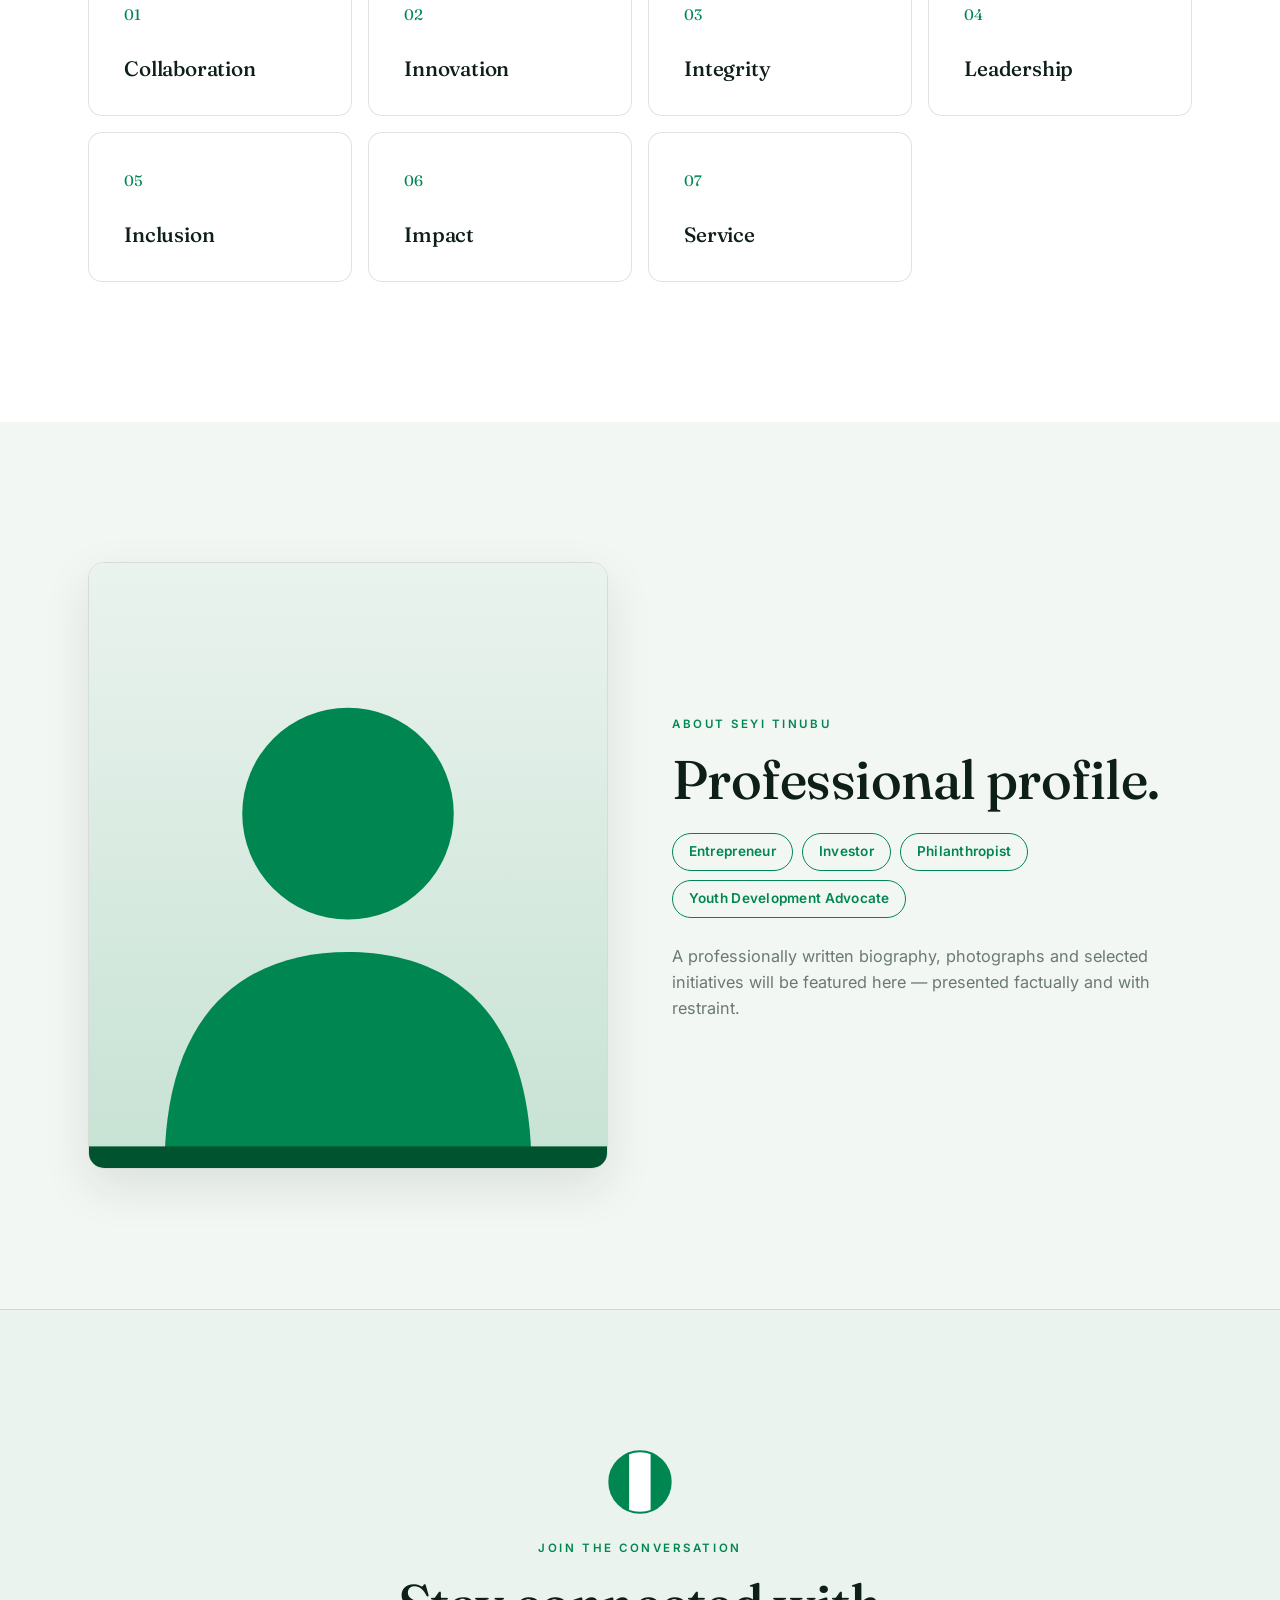
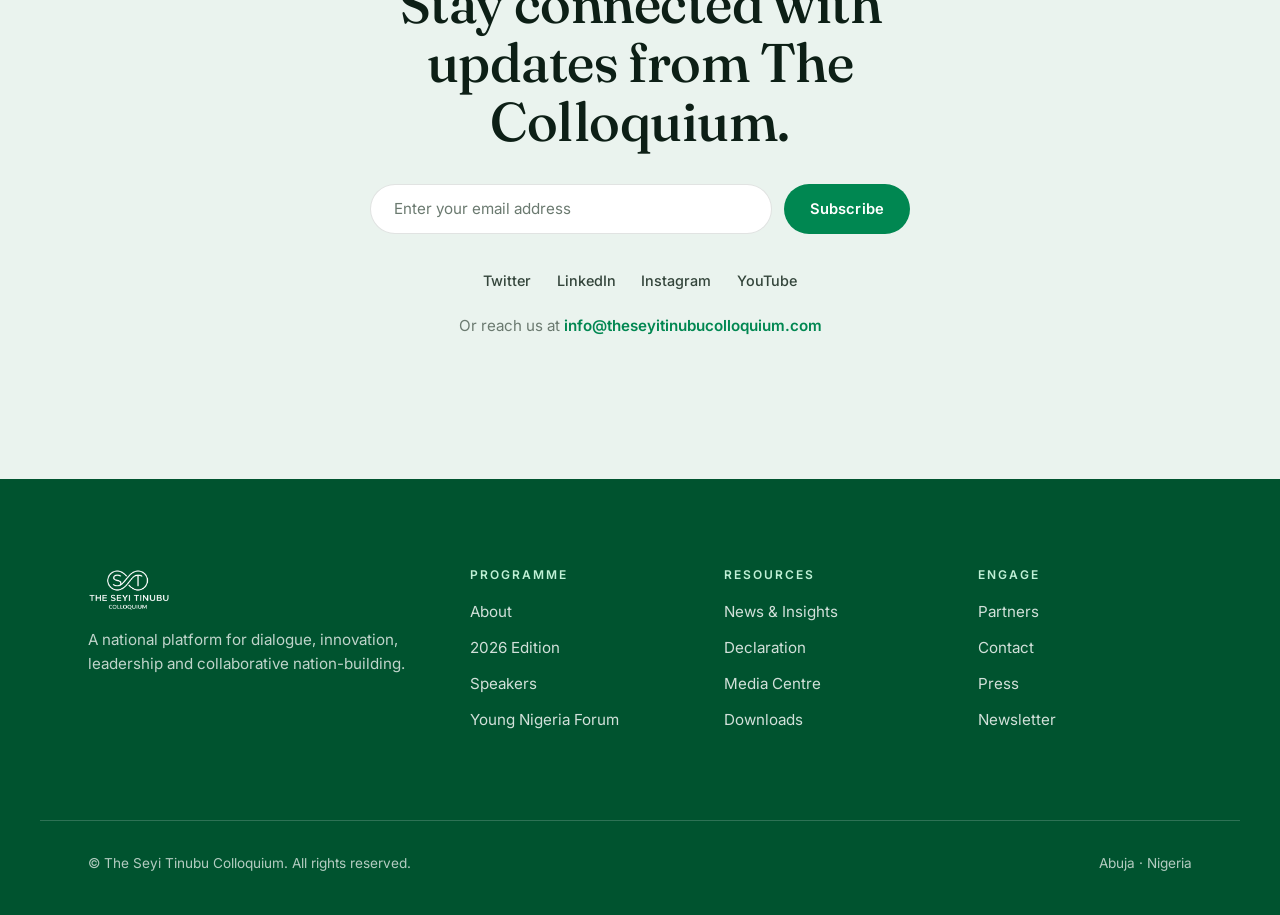
==== commit 5e7550fb: "picture change" ====
--- a/about.html
+++ b/about.html
@@ -32,7 +32,7 @@
         </div>
         <a href="index.html#">Media Centre</a>
         <a href="index.html#partners">Partners</a>
-        <a href="index.html#register">Contact</a>
+        <a href="mailto:info@theseyitinubucolloquium.com">Contact</a>
       </nav>
 
       <div class="nav-actions">
@@ -160,6 +160,7 @@
         <a href="#">Instagram</a>
         <a href="#">YouTube</a>
       </div>
+      <p class="contact-email">Or reach us at <a href="mailto:info@theseyitinubucolloquium.com">info@theseyitinubucolloquium.com</a></p>
     </div>
   </section>
 
@@ -197,7 +198,7 @@
         <h5>Engage</h5>
         <ul>
           <li><a href="index.html#partners">Partners</a></li>
-          <li><a href="index.html#register">Contact</a></li>
+          <li><a href="mailto:info@theseyitinubucolloquium.com">Contact</a></li>
           <li><a href="index.html#">Press</a></li>
           <li><a href="index.html#register">Newsletter</a></li>
         </ul>
--- a/styles.css
+++ b/styles.css
@@ -502,6 +502,9 @@
 .social-row { display: flex; gap: 1.6rem; justify-content: center; margin-top: 2.2rem; }
 .social-row a { color: var(--ink-soft); text-decoration: none; font-size: 0.9rem; font-weight: 500; transition: color 0.25s var(--ease); }
 .social-row a:hover { color: var(--green); }
+.contact-email { margin-top: 1.4rem; color: var(--muted); font-size: 0.95rem; }
+.contact-email a { color: var(--green); font-weight: 600; text-decoration: none; transition: color 0.25s var(--ease); }
+.contact-email a:hover { color: var(--green-deep); text-decoration: underline; }
 
 /* ---------- Footer ---------- */
 .site-footer { background: var(--green-deep); color: #ffffff; padding: clamp(56px, 8vw, 90px) 0 2.5rem; }
